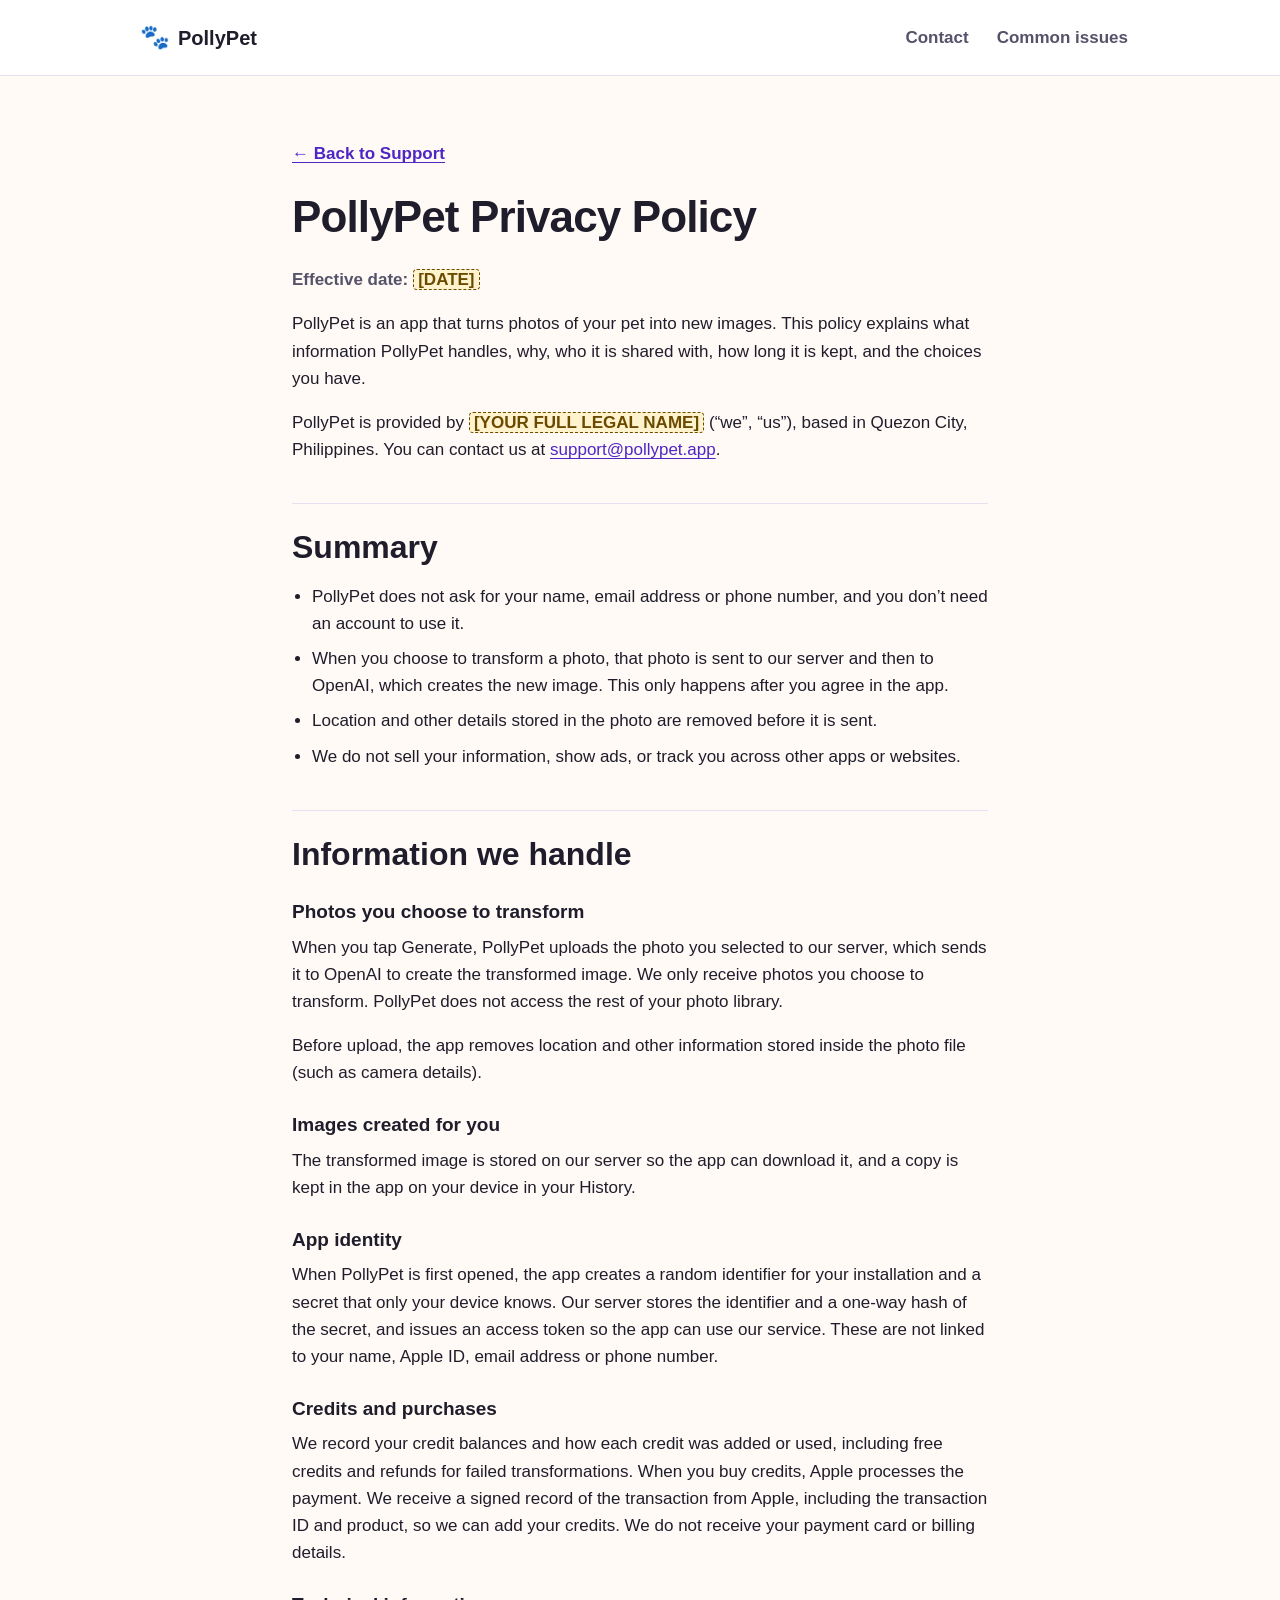
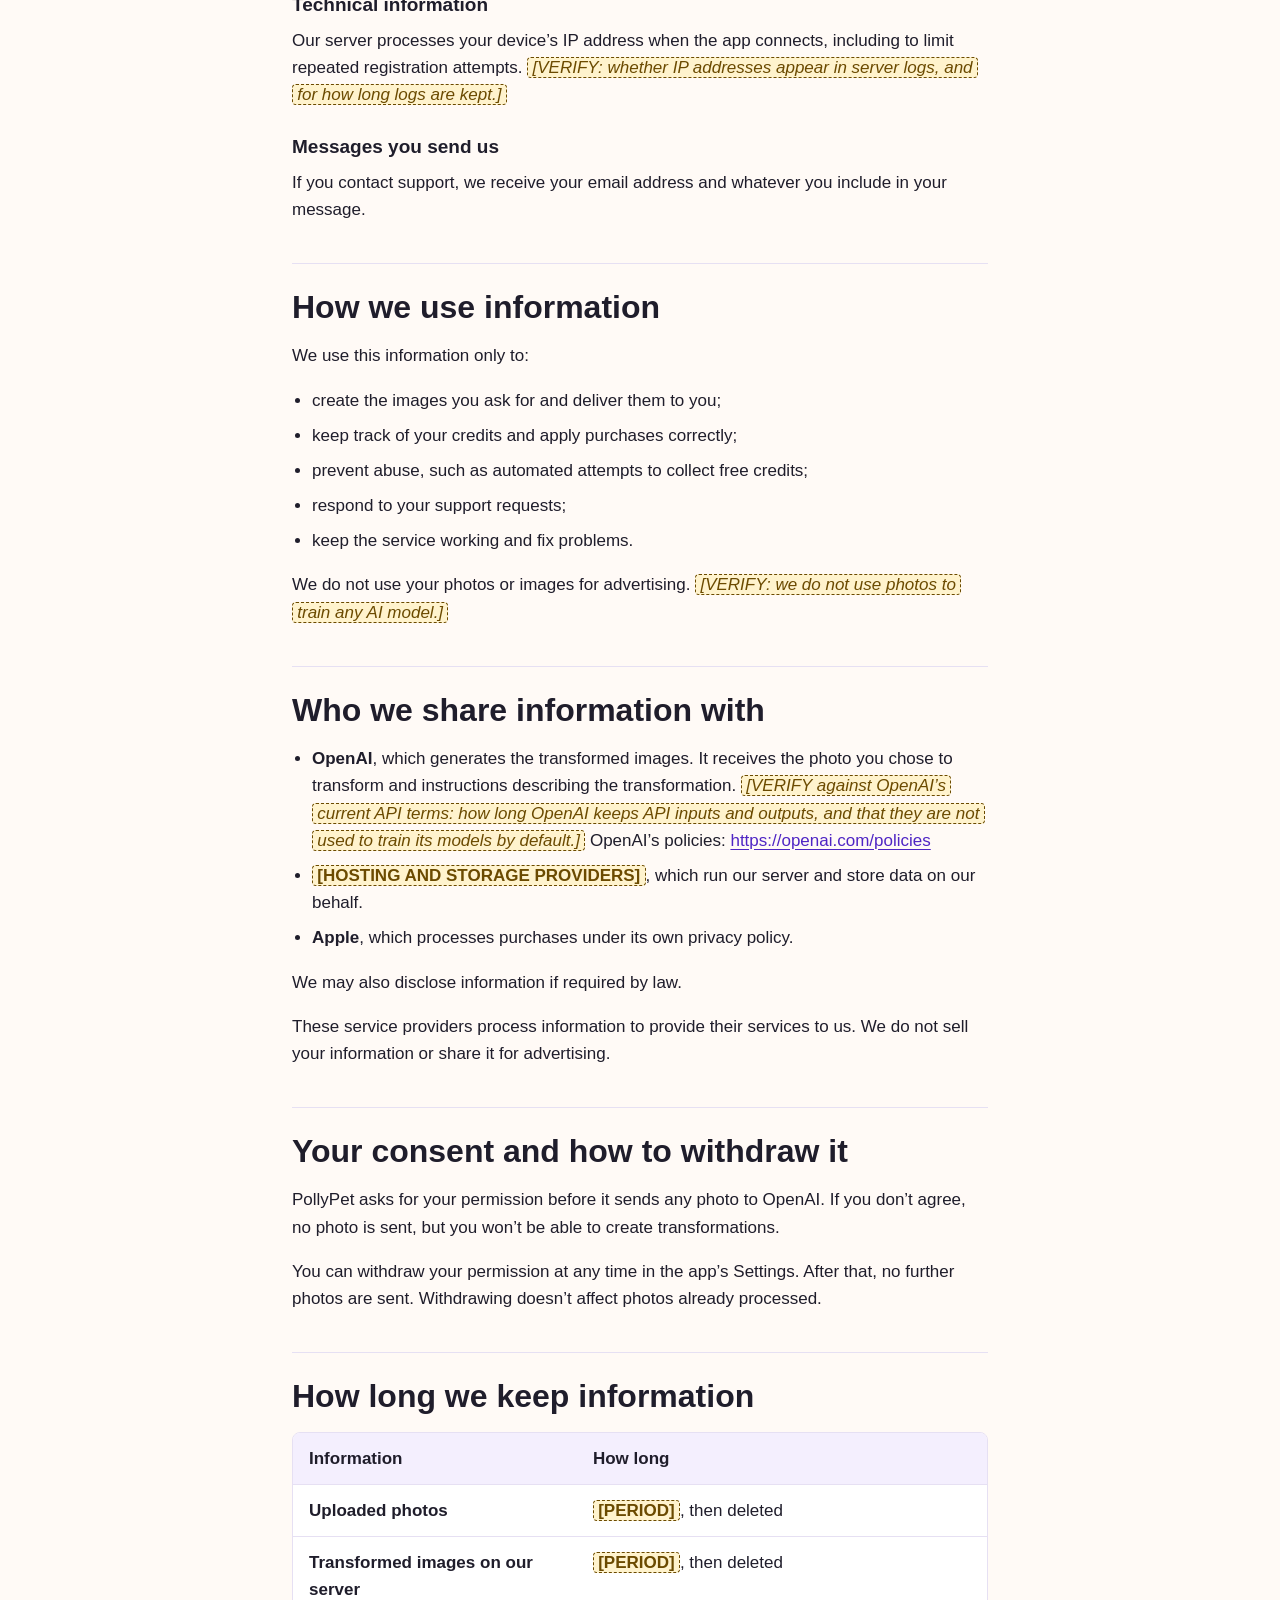
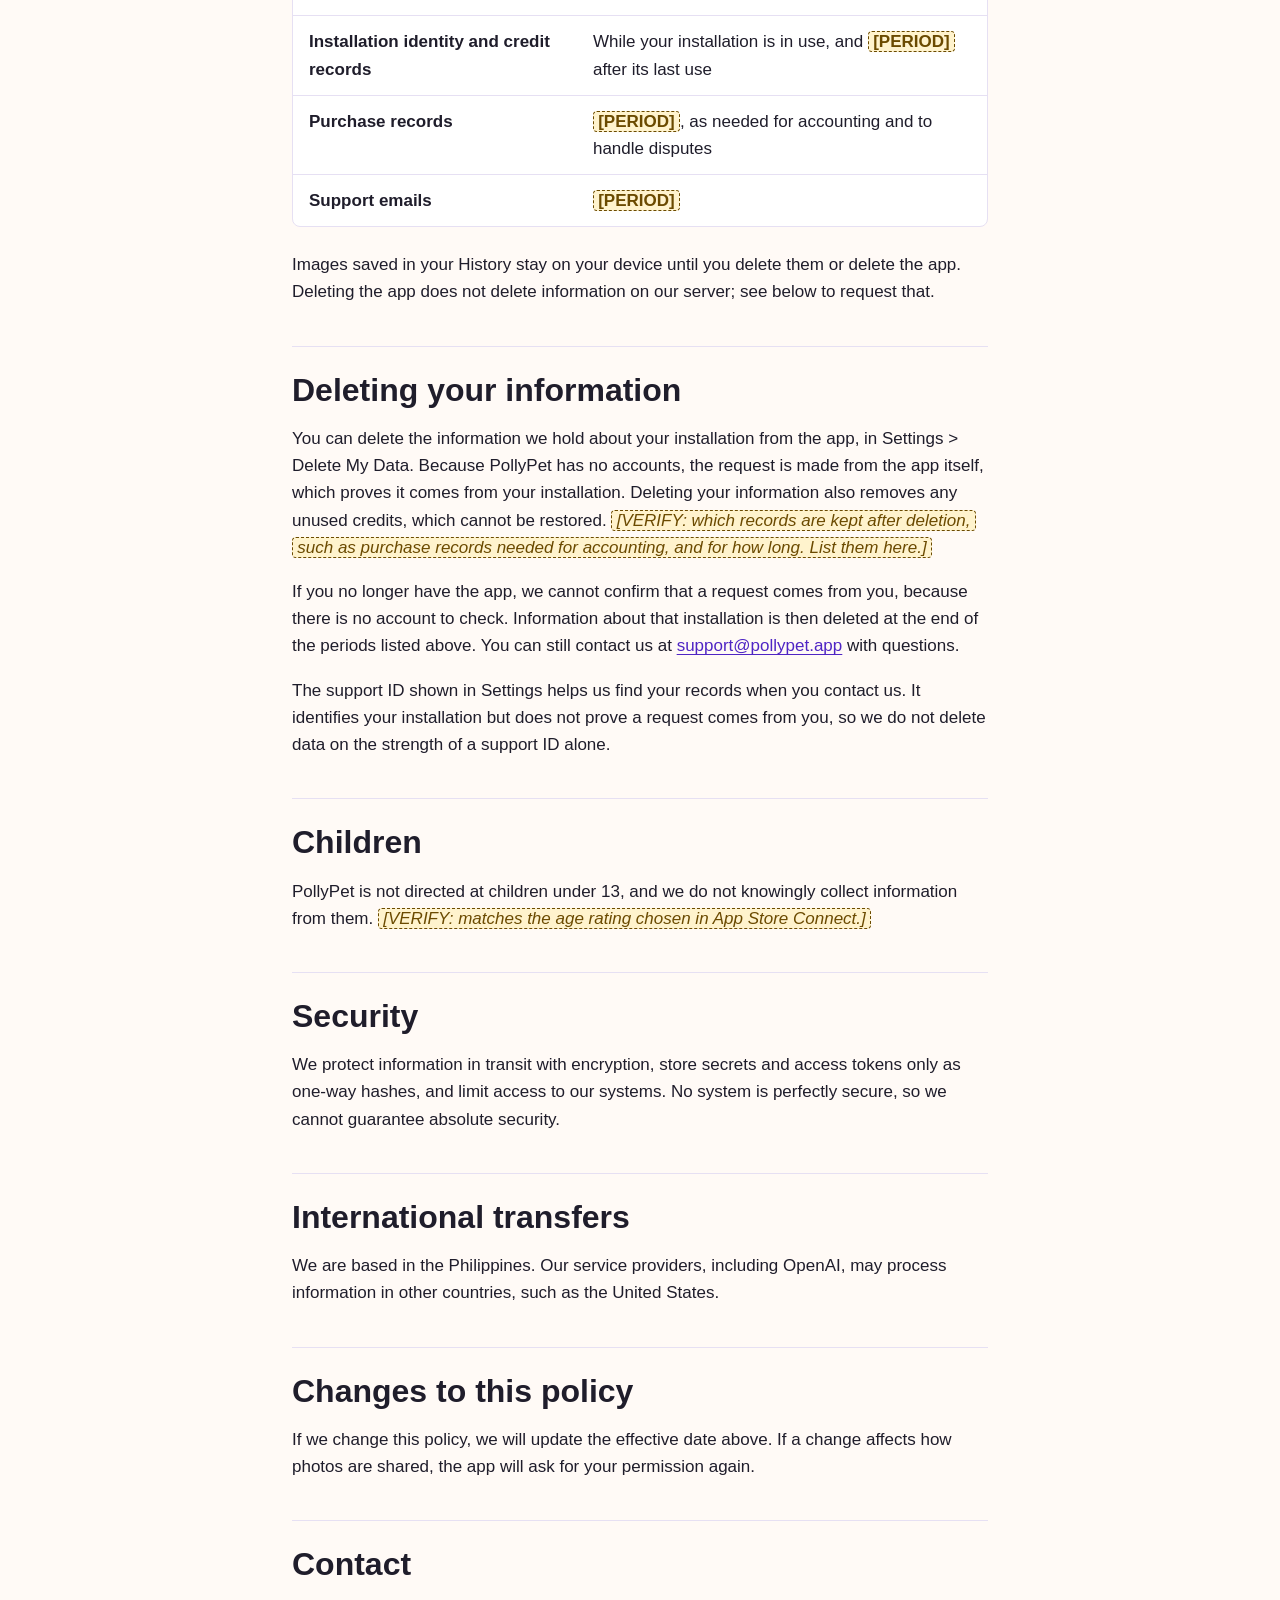
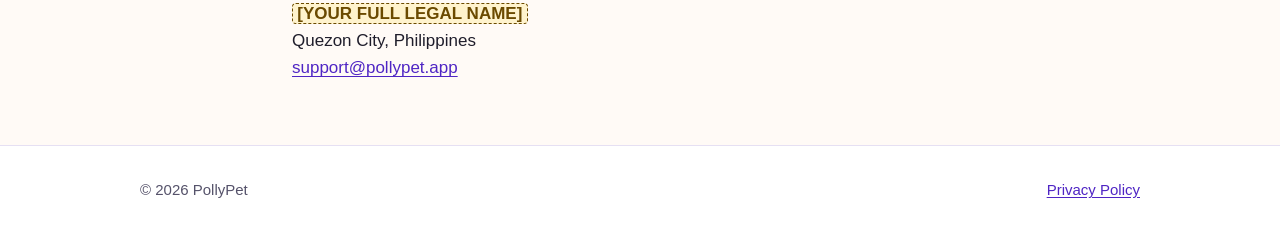
==== privacy.html @ cd381761 "Add privacy policy page Privacy policy built from the draft, styled to match the support page. Unres" ====
<!DOCTYPE html>
<html lang="en">
<head>
  <meta charset="utf-8">
  <meta name="viewport" content="width=device-width, initial-scale=1">
  <title>Privacy Policy – PollyPet</title>
  <meta name="description" content="How PollyPet handles your information: what is collected, why, who it is shared with, how long it is kept, and the choices you have.">
  <meta name="color-scheme" content="light">
  <meta name="theme-color" content="#7c4dff">
  <link rel="stylesheet" href="styles.css">
</head>
<body>
  <a class="skip-link" href="#main">Skip to main content</a>

  <header class="site-header">
    <div class="container header-inner">
      <a class="brand" href="index.html" aria-label="PollyPet Support home">
        <span class="brand-mark" aria-hidden="true">🐾</span>
        <span class="brand-name">PollyPet</span>
      </a>
      <nav aria-label="Primary">
        <ul class="nav-list">
          <li><a href="index.html#contact">Contact</a></li>
          <li><a href="index.html#help">Common issues</a></li>
        </ul>
      </nav>
    </div>
  </header>

  <main id="main" tabindex="-1">
    <article class="section">
      <div class="container prose">
        <p class="back-link"><a href="index.html">&larr; Back to Support</a></p>

        <h1>PollyPet Privacy Policy</h1>

        <p class="effective-date"><strong>Effective date:</strong> <span class="draft-placeholder">[DATE]</span></p>

        <p>PollyPet is an app that turns photos of your pet into new images. This policy explains what information PollyPet handles, why, who it is shared with, how long it is kept, and the choices you have.</p>

        <p>PollyPet is provided by <span class="draft-placeholder">[YOUR FULL LEGAL NAME]</span> (&ldquo;we&rdquo;, &ldquo;us&rdquo;), based in Quezon City, Philippines. You can contact us at <a href="mailto:support@pollypet.app">support@pollypet.app</a>.</p>

        <h2>Summary</h2>
        <ul>
          <li>PollyPet does not ask for your name, email address or phone number, and you don&rsquo;t need an account to use it.</li>
          <li>When you choose to transform a photo, that photo is sent to our server and then to OpenAI, which creates the new image. This only happens after you agree in the app.</li>
          <li>Location and other details stored in the photo are removed before it is sent.</li>
          <li>We do not sell your information, show ads, or track you across other apps or websites.</li>
        </ul>

        <h2>Information we handle</h2>

        <h3>Photos you choose to transform</h3>
        <p>When you tap Generate, PollyPet uploads the photo you selected to our server, which sends it to OpenAI to create the transformed image. We only receive photos you choose to transform. PollyPet does not access the rest of your photo library.</p>
        <p>Before upload, the app removes location and other information stored inside the photo file (such as camera details).</p>
        <!-- VERIFY: the iOS team is adding a test for this. Do not publish this sentence until the test passes. -->

        <h3>Images created for you</h3>
        <p>The transformed image is stored on our server so the app can download it, and a copy is kept in the app on your device in your History.</p>

        <h3>App identity</h3>
        <p>When PollyPet is first opened, the app creates a random identifier for your installation and a secret that only your device knows. Our server stores the identifier and a one-way hash of the secret, and issues an access token so the app can use our service. These are not linked to your name, Apple ID, email address or phone number.</p>

        <h3>Credits and purchases</h3>
        <p>We record your credit balances and how each credit was added or used, including free credits and refunds for failed transformations. When you buy credits, Apple processes the payment. We receive a signed record of the transaction from Apple, including the transaction ID and product, so we can add your credits. We do not receive your payment card or billing details.</p>

        <h3>Technical information</h3>
        <p>Our server processes your device&rsquo;s IP address when the app connects, including to limit repeated registration attempts. <span class="draft-note">[VERIFY: whether IP addresses appear in server logs, and for how long logs are kept.]</span></p>

        <h3>Messages you send us</h3>
        <p>If you contact support, we receive your email address and whatever you include in your message.</p>

        <h2>How we use information</h2>
        <p>We use this information only to:</p>
        <ul>
          <li>create the images you ask for and deliver them to you;</li>
          <li>keep track of your credits and apply purchases correctly;</li>
          <li>prevent abuse, such as automated attempts to collect free credits;</li>
          <li>respond to your support requests;</li>
          <li>keep the service working and fix problems.</li>
        </ul>
        <p>We do not use your photos or images for advertising. <span class="draft-note">[VERIFY: we do not use photos to train any AI model.]</span></p>

        <h2>Who we share information with</h2>
        <ul>
          <li><strong>OpenAI</strong>, which generates the transformed images. It receives the photo you chose to transform and instructions describing the transformation. <span class="draft-note">[VERIFY against OpenAI&rsquo;s current API terms: how long OpenAI keeps API inputs and outputs, and that they are not used to train its models by default.]</span> OpenAI&rsquo;s policies: <a href="https://openai.com/policies" rel="noopener">https://openai.com/policies</a></li>
          <li><strong><span class="draft-placeholder">[HOSTING AND STORAGE PROVIDERS]</span></strong>, which run our server and store data on our behalf.</li>
          <li><strong>Apple</strong>, which processes purchases under its own privacy policy.</li>
        </ul>
        <p>We may also disclose information if required by law.</p>
        <p>These service providers process information to provide their services to us. We do not sell your information or share it for advertising.</p>

        <h2>Your consent and how to withdraw it</h2>
        <p>PollyPet asks for your permission before it sends any photo to OpenAI. If you don&rsquo;t agree, no photo is sent, but you won&rsquo;t be able to create transformations.</p>
        <p>You can withdraw your permission at any time in the app&rsquo;s Settings. After that, no further photos are sent. Withdrawing doesn&rsquo;t affect photos already processed.</p>

        <h2 id="retention-title">How long we keep information</h2>
        <div class="table-wrap" role="region" aria-labelledby="retention-title" tabindex="0">
          <table>
            <thead>
              <tr>
                <th scope="col">Information</th>
                <th scope="col">How long</th>
              </tr>
            </thead>
            <tbody>
              <tr>
                <th scope="row">Uploaded photos</th>
                <td><span class="draft-placeholder">[PERIOD]</span>, then deleted</td>
              </tr>
              <tr>
                <th scope="row">Transformed images on our server</th>
                <td><span class="draft-placeholder">[PERIOD]</span>, then deleted</td>
              </tr>
              <tr>
                <th scope="row">Installation identity and credit records</th>
                <td>While your installation is in use, and <span class="draft-placeholder">[PERIOD]</span> after its last use</td>
              </tr>
              <tr>
                <th scope="row">Purchase records</th>
                <td><span class="draft-placeholder">[PERIOD]</span>, as needed for accounting and to handle disputes</td>
              </tr>
              <tr>
                <th scope="row">Support emails</th>
                <td><span class="draft-placeholder">[PERIOD]</span></td>
              </tr>
            </tbody>
          </table>
        </div>
        <p>Images saved in your History stay on your device until you delete them or delete the app. Deleting the app does not delete information on our server; see below to request that.</p>

        <h2>Deleting your information</h2>
        <p>You can delete the information we hold about your installation from the app, in Settings &gt; Delete My Data. Because PollyPet has no accounts, the request is made from the app itself, which proves it comes from your installation. Deleting your information also removes any unused credits, which cannot be restored. <span class="draft-note">[VERIFY: which records are kept after deletion, such as purchase records needed for accounting, and for how long. List them here.]</span></p>
        <p>If you no longer have the app, we cannot confirm that a request comes from you, because there is no account to check. Information about that installation is then deleted at the end of the periods listed above. You can still contact us at <a href="mailto:support@pollypet.app">support@pollypet.app</a> with questions.</p>
        <p>The support ID shown in Settings helps us find your records when you contact us. It identifies your installation but does not prove a request comes from you, so we do not delete data on the strength of a support ID alone.</p>

        <h2>Children</h2>
        <p>PollyPet is not directed at children under 13, and we do not knowingly collect information from them. <span class="draft-note">[VERIFY: matches the age rating chosen in App Store Connect.]</span></p>

        <h2>Security</h2>
        <p>We protect information in transit with encryption, store secrets and access tokens only as one-way hashes, and limit access to our systems. No system is perfectly secure, so we cannot guarantee absolute security.</p>

        <h2>International transfers</h2>
        <p>We are based in the Philippines. Our service providers, including OpenAI, may process information in other countries, such as the United States.</p>

        <h2>Changes to this policy</h2>
        <p>If we change this policy, we will update the effective date above. If a change affects how photos are shared, the app will ask for your permission again.</p>

        <h2>Contact</h2>
        <address>
          <span class="draft-placeholder">[YOUR FULL LEGAL NAME]</span><br>
          Quezon City, Philippines<br>
          <a href="mailto:support@pollypet.app">support@pollypet.app</a>
        </address>
      </div>
    </article>
  </main>

  <footer class="site-footer">
    <div class="container footer-inner">
      <p>&copy; 2026 PollyPet</p>
      <p><a href="privacy.html" aria-current="page">Privacy Policy</a></p>
    </div>
  </footer>
</body>
</html>
---- styles.css ----
/* PollyPet support site styles */

:root {
  --color-primary: #6a3de8;
  --color-primary-dark: #4f25c4;
  --color-accent: #ff8a5c;
  --color-text: #1f1d2b;
  --color-muted: #55526a;
  --color-bg: #fffaf6;
  --color-surface: #ffffff;
  --color-surface-alt: #f4effe;
  --color-border: #e6e0f3;
  --color-placeholder-bg: #fff3cd;
  --color-placeholder-text: #6b4a00;
  --color-focus: #1a73e8;

  --radius: 16px;
  --radius-small: 8px;
  --shadow: 0 6px 24px rgba(60, 30, 140, 0.08);
  --max-width: 1040px;

  --font-sans: -apple-system, BlinkMacSystemFont, "SF Pro Text", "Segoe UI",
    Roboto, "Helvetica Neue", Arial, sans-serif;
}

*,
*::before,
*::after {
  box-sizing: border-box;
}

html {
  -webkit-text-size-adjust: 100%;
  text-size-adjust: 100%;
}

@media (prefers-reduced-motion: no-preference) {
  html {
    scroll-behavior: smooth;
  }
}

body {
  margin: 0;
  font-family: var(--font-sans);
  font-size: 1.0625rem;
  line-height: 1.6;
  color: var(--color-text);
  background: var(--color-bg);
}

h1,
h2,
h3 {
  line-height: 1.2;
  margin: 0 0 0.5em;
}

p {
  margin: 0 0 1em;
}

a {
  color: var(--color-primary-dark);
  text-underline-offset: 0.15em;
}

a:hover {
  color: var(--color-primary);
}

/* Visible keyboard focus for all interactive elements */
:focus-visible {
  outline: 3px solid var(--color-focus);
  outline-offset: 3px;
  border-radius: 4px;
}

main:focus {
  outline: none;
}

.container {
  width: 100%;
  max-width: var(--max-width);
  margin: 0 auto;
  padding: 0 1.25rem;
}

/* Skip link */
.skip-link {
  position: absolute;
  left: 1rem;
  top: -100px;
  z-index: 100;
  padding: 0.75rem 1rem;
  background: var(--color-surface);
  color: var(--color-primary-dark);
  font-weight: 600;
  border-radius: var(--radius-small);
  box-shadow: var(--shadow);
}

.skip-link:focus {
  top: 1rem;
}

/* Header */
.site-header {
  background: var(--color-surface);
  border-bottom: 1px solid var(--color-border);
}

.header-inner {
  display: flex;
  flex-wrap: wrap;
  align-items: center;
  justify-content: space-between;
  gap: 0.75rem;
  padding-top: 1rem;
  padding-bottom: 1rem;
}

.brand {
  display: inline-flex;
  align-items: center;
  gap: 0.5rem;
  color: var(--color-text);
  text-decoration: none;
  font-weight: 700;
  font-size: 1.25rem;
}

.brand-mark {
  font-size: 1.5rem;
}

.nav-list {
  display: flex;
  gap: 0.25rem;
  margin: 0;
  padding: 0;
  list-style: none;
}

.nav-list a {
  display: inline-block;
  padding: 0.5rem 0.75rem;
  color: var(--color-muted);
  font-weight: 600;
  text-decoration: none;
  border-radius: var(--radius-small);
}

.nav-list a:hover {
  color: var(--color-primary-dark);
  background: var(--color-surface-alt);
}

/* Hero */
.hero {
  padding: 3.5rem 0 3rem;
  background:
    radial-gradient(circle at 85% 20%, rgba(255, 138, 92, 0.18), transparent 45%),
    radial-gradient(circle at 10% 90%, rgba(106, 61, 232, 0.14), transparent 50%),
    var(--color-bg);
  text-align: center;
}

.eyebrow {
  display: inline-block;
  margin-bottom: 1rem;
  padding: 0.25rem 0.75rem;
  font-size: 0.875rem;
  font-weight: 700;
  letter-spacing: 0.04em;
  text-transform: uppercase;
  color: var(--color-primary-dark);
  background: var(--color-surface-alt);
  border-radius: 999px;
}

.hero h1 {
  font-size: clamp(2rem, 5vw + 1rem, 3.25rem);
  letter-spacing: -0.02em;
}

.lead {
  max-width: 40rem;
  margin: 0 auto;
  font-size: 1.1875rem;
  color: var(--color-muted);
}

/* Sections */
.section {
  padding: 3rem 0;
}

.section-alt {
  background: var(--color-surface-alt);
}

.section h2 {
  font-size: clamp(1.5rem, 2vw + 1rem, 2rem);
}

.section-intro {
  color: var(--color-muted);
  margin-bottom: 2rem;
}

/* Contact card */
.contact-card {
  max-width: 44rem;
  margin: 0 auto;
  padding: 2rem 1.5rem;
  background: var(--color-surface);
  border: 2px solid var(--color-primary);
  border-radius: var(--radius);
  box-shadow: var(--shadow);
}

.email-box {
  padding: 1rem 1.25rem;
  font-size: 1.125rem;
  font-weight: 600;
  background: var(--color-surface-alt);
  border-radius: var(--radius-small);
}

.email-link {
  color: var(--color-primary-dark);
  overflow-wrap: anywhere;
}

/* Unresolved items in draft content: [PLACEHOLDER] and [VERIFY: ...] */
.draft-placeholder,
.draft-note {
  padding: 0 0.25em;
  color: var(--color-placeholder-text);
  background: var(--color-placeholder-bg);
  border: 1px dashed var(--color-placeholder-text);
  border-radius: 4px;
  -webkit-box-decoration-break: clone;
  box-decoration-break: clone;
}

.draft-placeholder {
  font-weight: 700;
}

.draft-note {
  font-style: italic;
}

.contact-tip {
  margin-top: 1.5rem;
  margin-bottom: 0.5rem;
  font-weight: 600;
}

.checklist {
  margin: 0;
  padding-left: 1.25rem;
  color: var(--color-muted);
}

.checklist li + li {
  margin-top: 0.25rem;
}

/* Help cards */
.cards {
  display: grid;
  grid-template-columns: 1fr;
  gap: 1.25rem;
}

.card {
  padding: 1.5rem;
  background: var(--color-surface);
  border: 1px solid var(--color-border);
  border-radius: var(--radius);
  box-shadow: var(--shadow);
}

.card-icon {
  display: grid;
  place-items: center;
  width: 3rem;
  height: 3rem;
  margin-bottom: 1rem;
  font-size: 1.5rem;
  background: var(--color-surface-alt);
  border-radius: 12px;
}

.card h3 {
  font-size: 1.25rem;
}

.card ul {
  margin: 0;
  padding-left: 1.25rem;
  color: var(--color-muted);
}

.card li + li {
  margin-top: 0.5rem;
}

/* Long-form text pages (privacy policy) */
.prose {
  max-width: 46rem;
}

.prose h1 {
  font-size: clamp(2rem, 4vw + 1rem, 2.75rem);
  letter-spacing: -0.02em;
}

.prose h2 {
  margin-top: 2.5rem;
  padding-top: 1.5rem;
  border-top: 1px solid var(--color-border);
}

.prose h3 {
  margin-top: 1.75rem;
  font-size: 1.1875rem;
}

.prose ul {
  padding-left: 1.25rem;
  margin: 0 0 1em;
}

.prose li + li {
  margin-top: 0.5rem;
}

.prose a {
  overflow-wrap: anywhere;
}

.back-link {
  margin-bottom: 1.5rem;
  font-weight: 600;
}

.effective-date {
  color: var(--color-muted);
}

.prose address {
  font-style: normal;
}

.table-wrap {
  margin: 0 0 1.5rem;
  overflow-x: auto;
  background: var(--color-surface);
  border: 1px solid var(--color-border);
  border-radius: var(--radius-small);
}

.table-wrap table {
  width: 100%;
  min-width: 16rem;
  border-collapse: collapse;
}

.table-wrap th,
.table-wrap td {
  padding: 0.75rem 1rem;
  text-align: left;
  vertical-align: top;
  border-bottom: 1px solid var(--color-border);
}

.table-wrap thead th {
  background: var(--color-surface-alt);
}

.table-wrap tbody tr:last-child > * {
  border-bottom: 0;
}

.table-wrap tbody th {
  font-weight: 600;
}

/* Footer */
.site-footer {
  padding: 2rem 0;
  font-size: 0.9375rem;
  color: var(--color-muted);
  background: var(--color-surface);
  border-top: 1px solid var(--color-border);
}

.footer-inner {
  display: flex;
  flex-wrap: wrap;
  align-items: center;
  justify-content: space-between;
  gap: 0.5rem 1.5rem;
}

.footer-inner p {
  margin: 0;
}

/* Larger screens */
@media (min-width: 720px) {
  .hero {
    padding: 5rem 0 4rem;
  }

  .section {
    padding: 4rem 0;
  }

  .contact-card {
    padding: 2.5rem;
  }

  .cards {
    grid-template-columns: repeat(3, 1fr);
  }
}

/* Windows High Contrast / forced colors */
@media (forced-colors: active) {
  .draft-placeholder,
  .draft-note {
    border-color: CanvasText;
  }
}
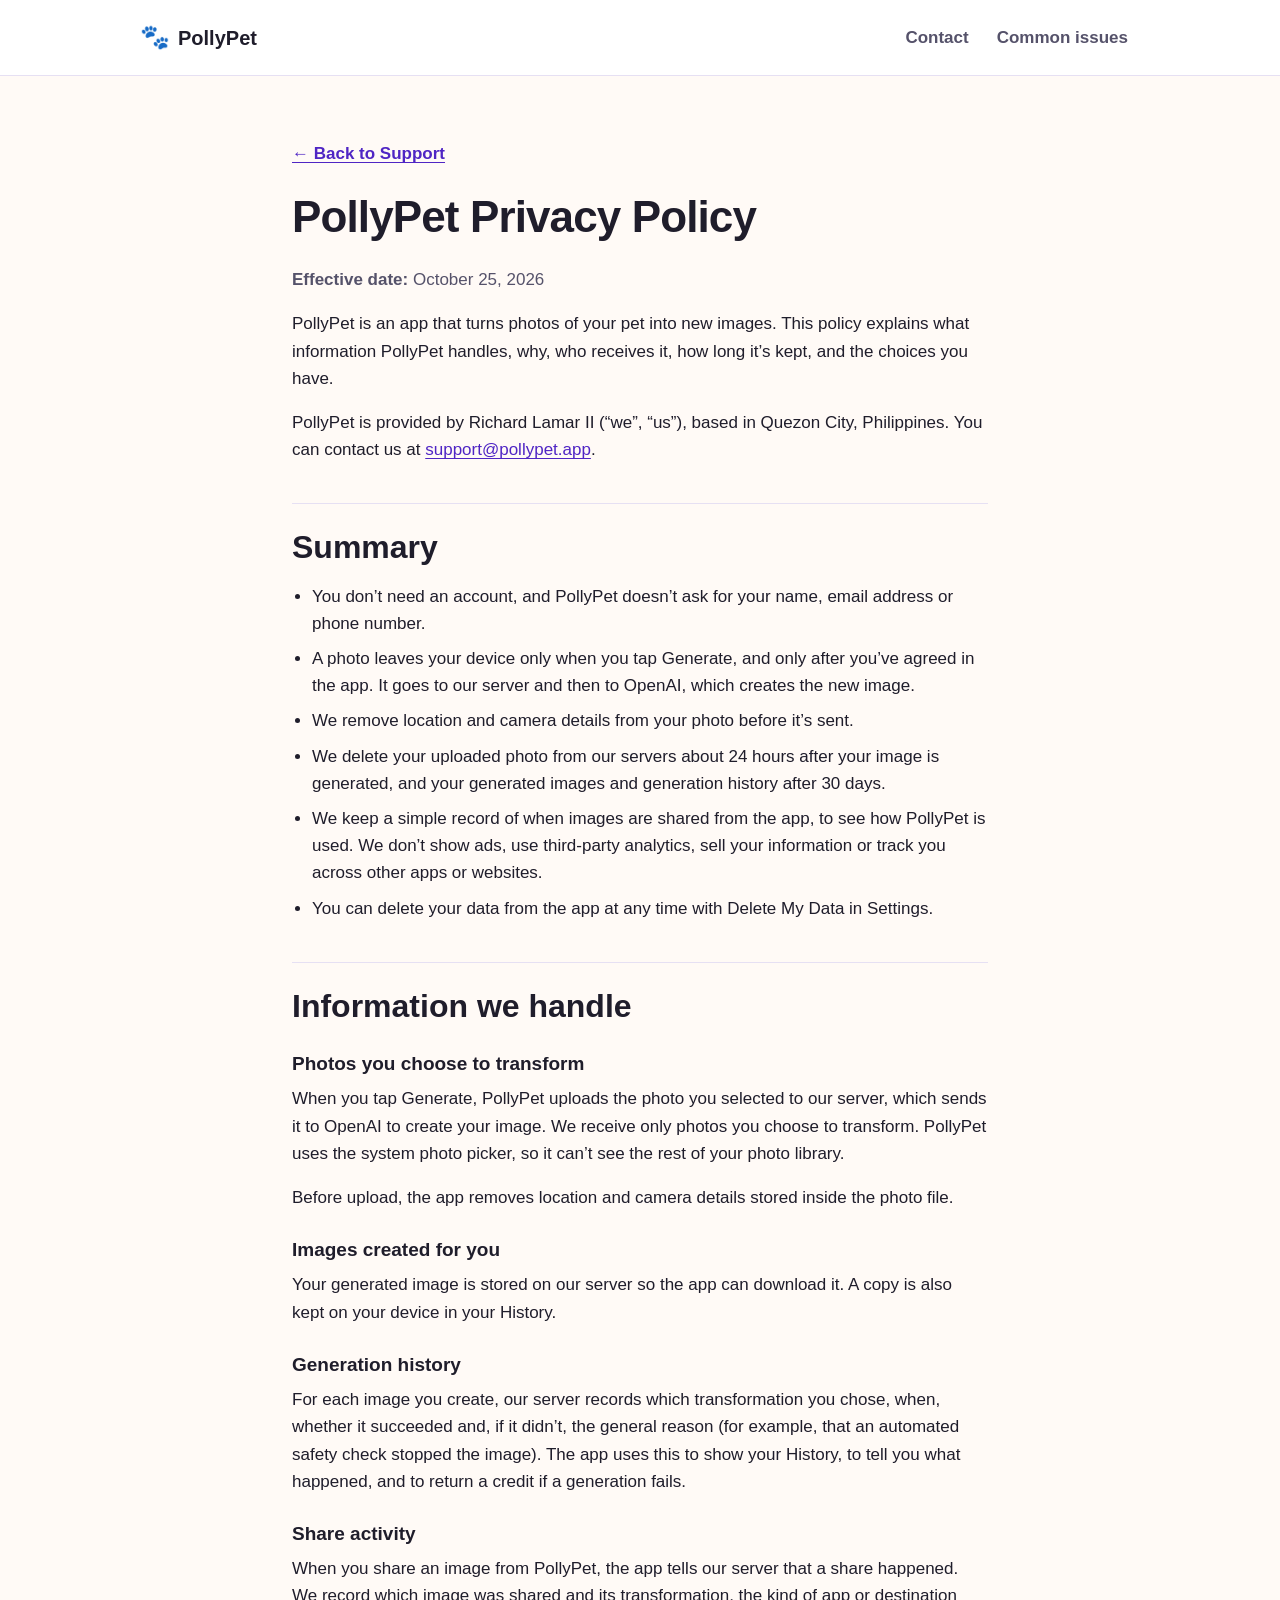
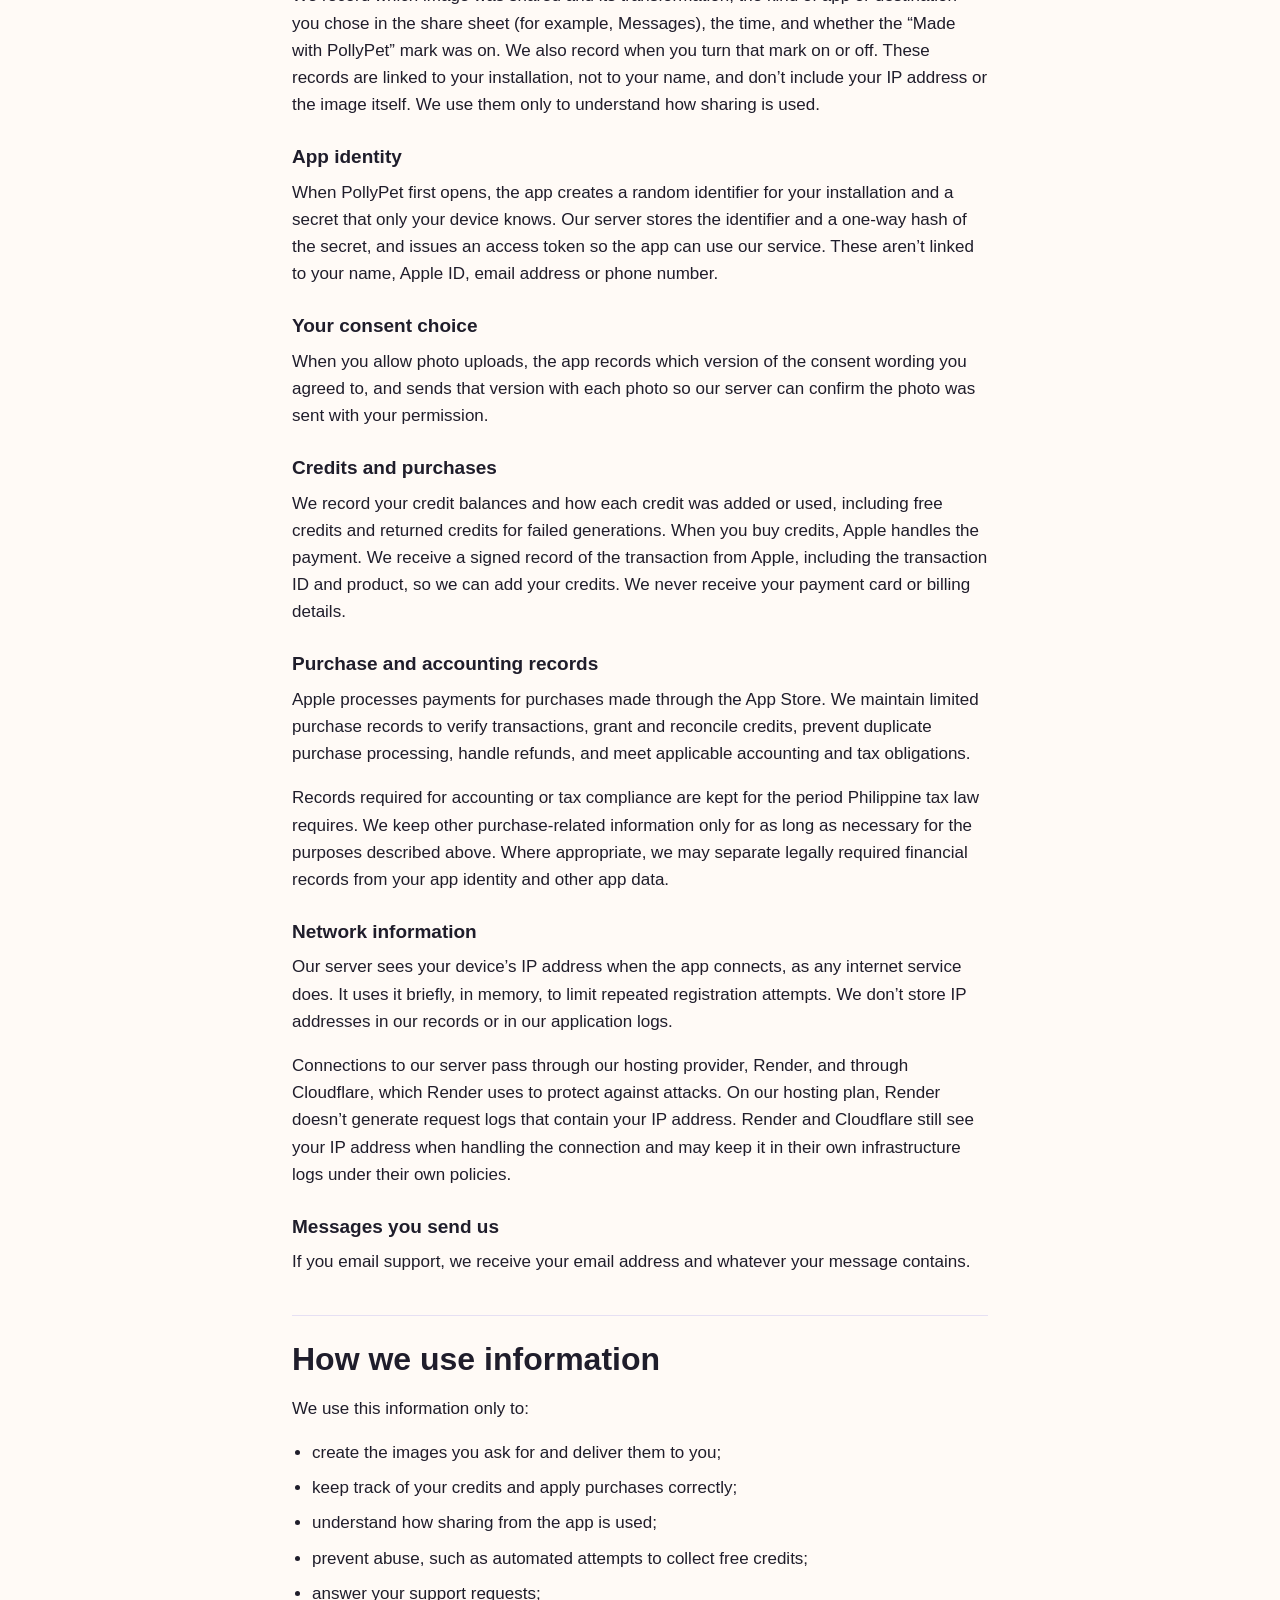
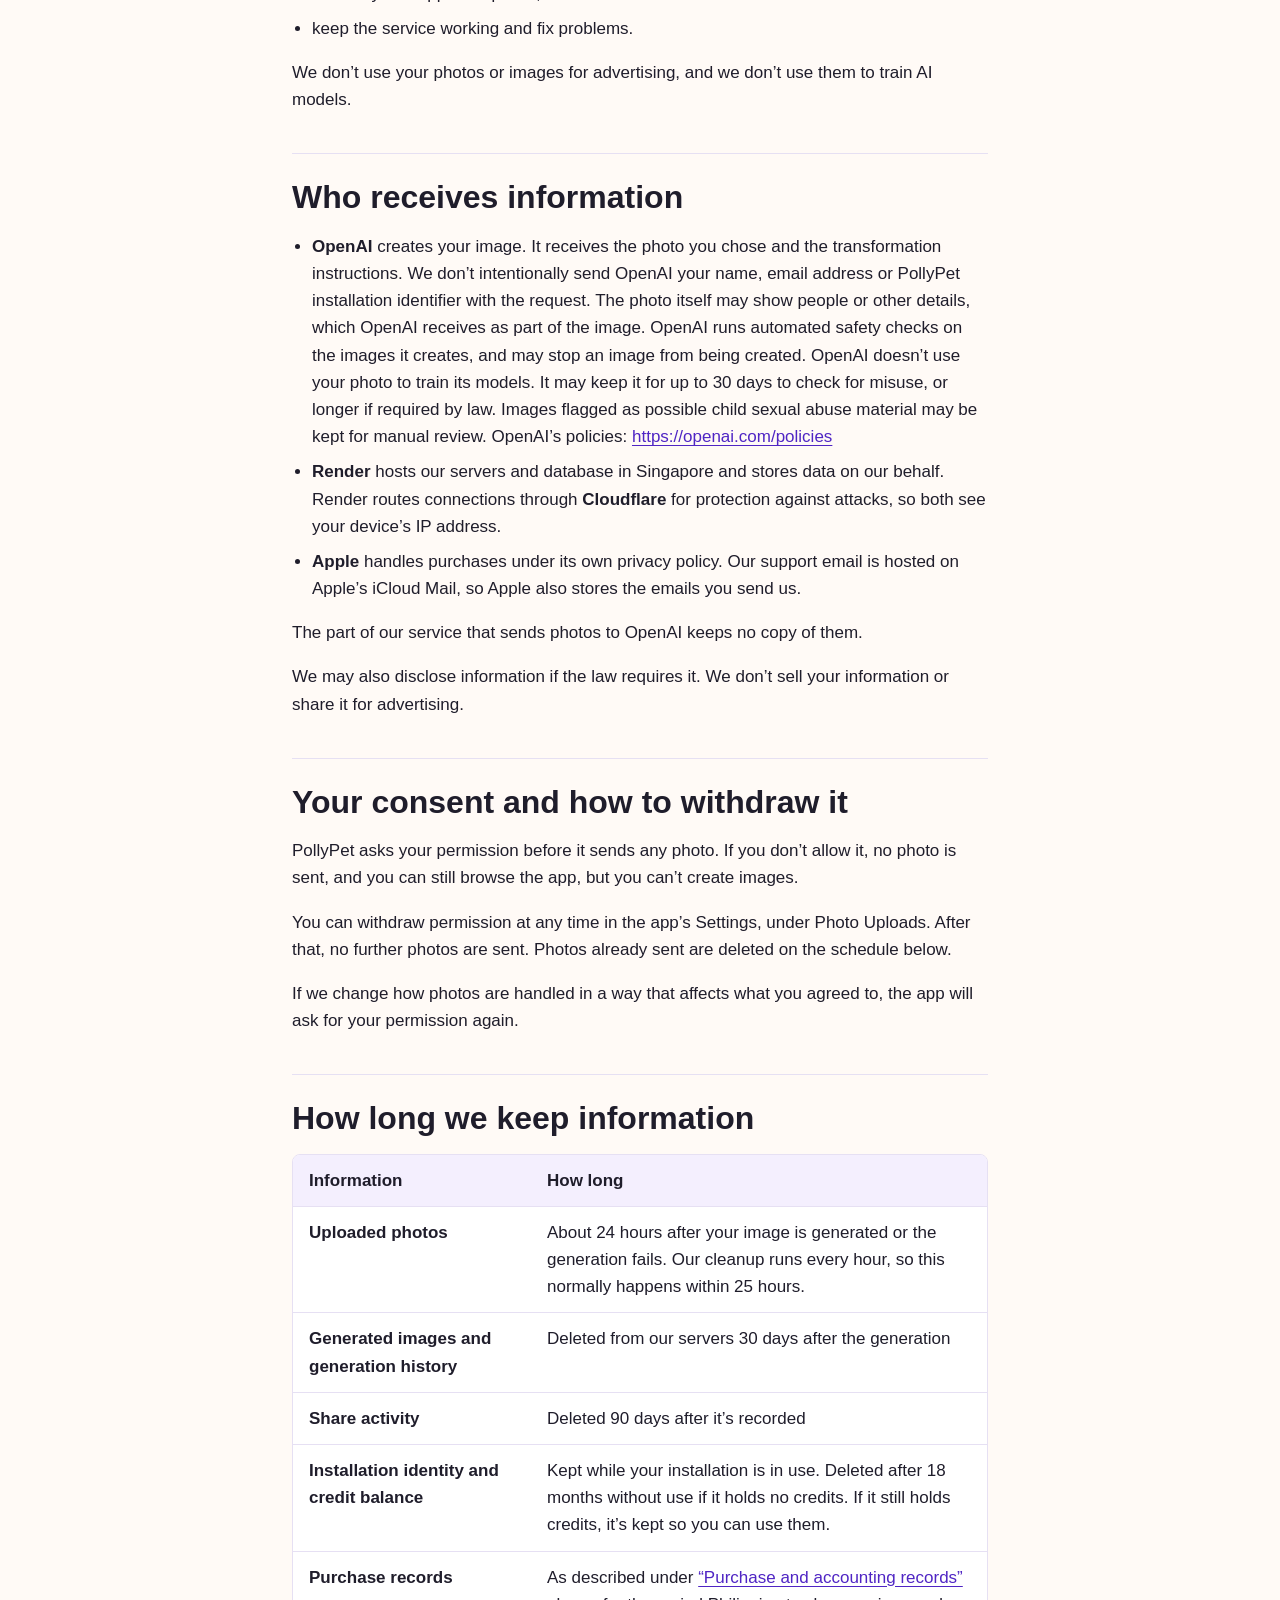
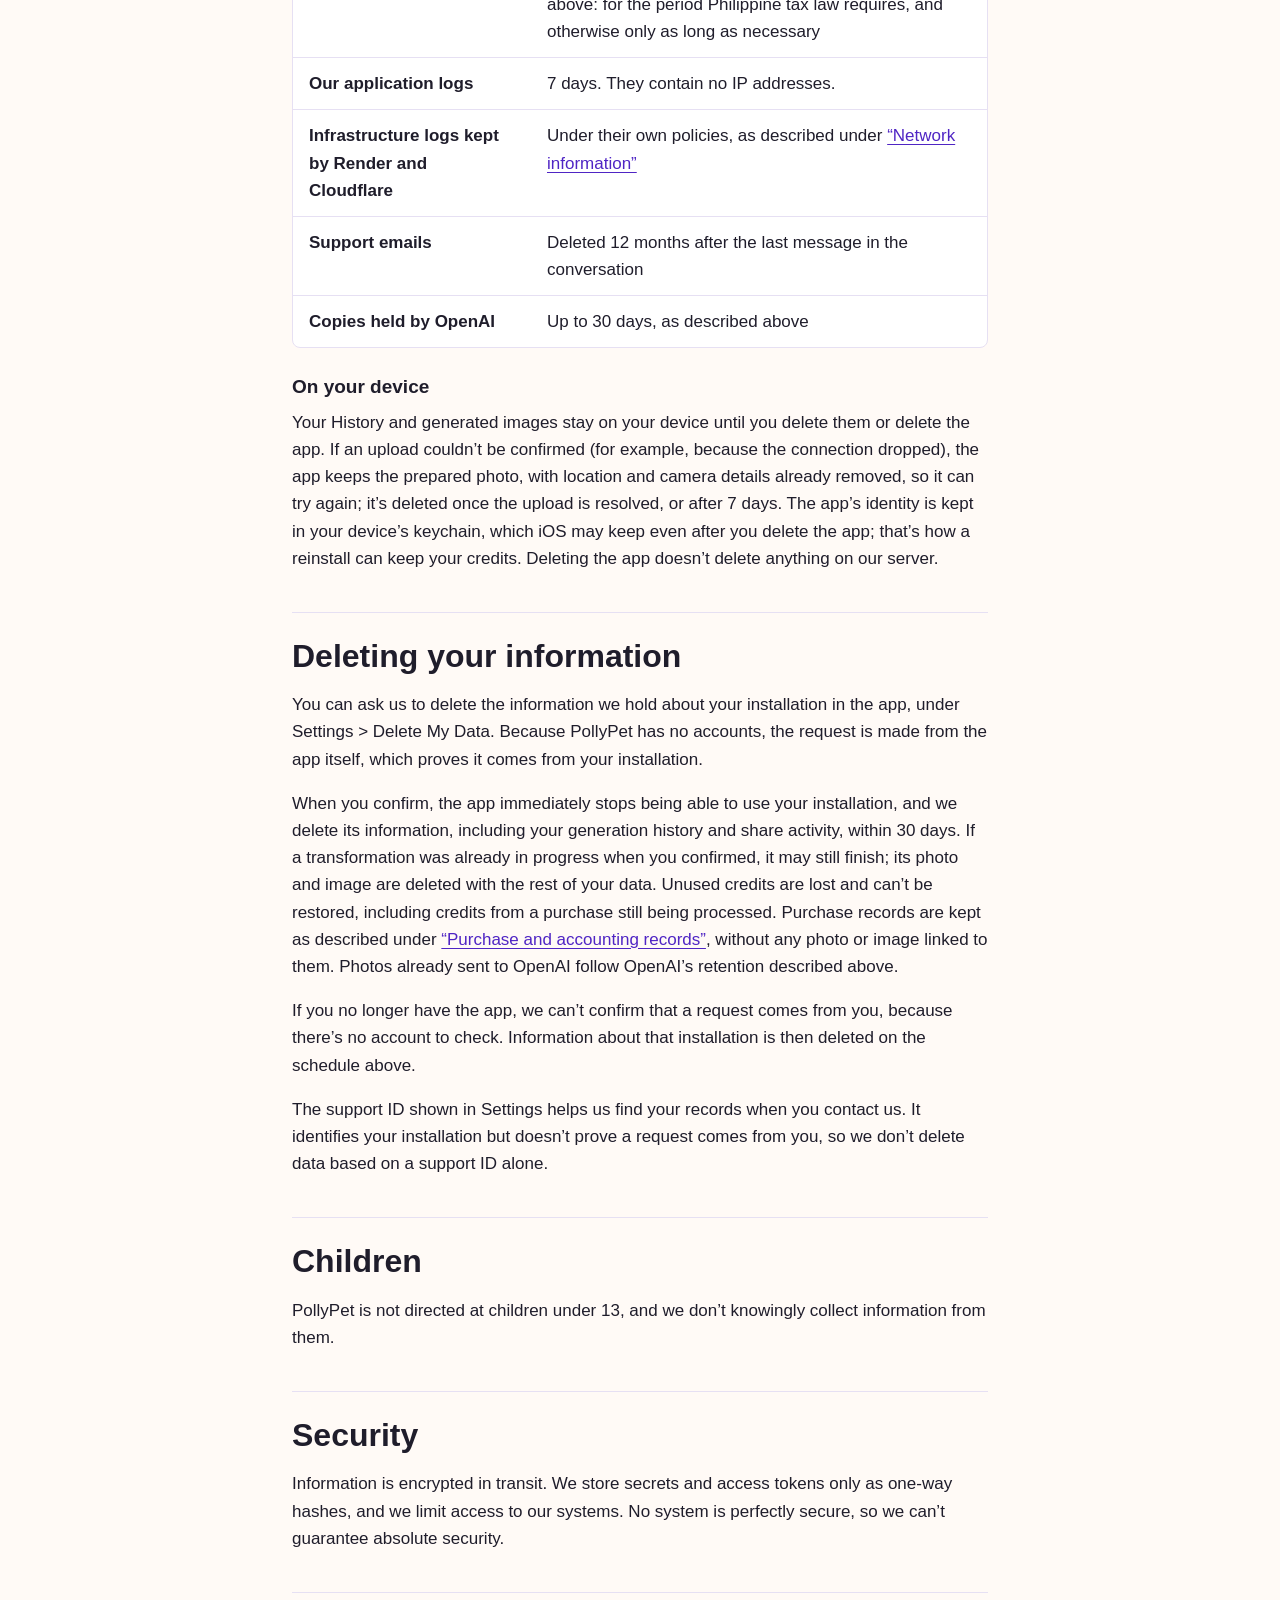
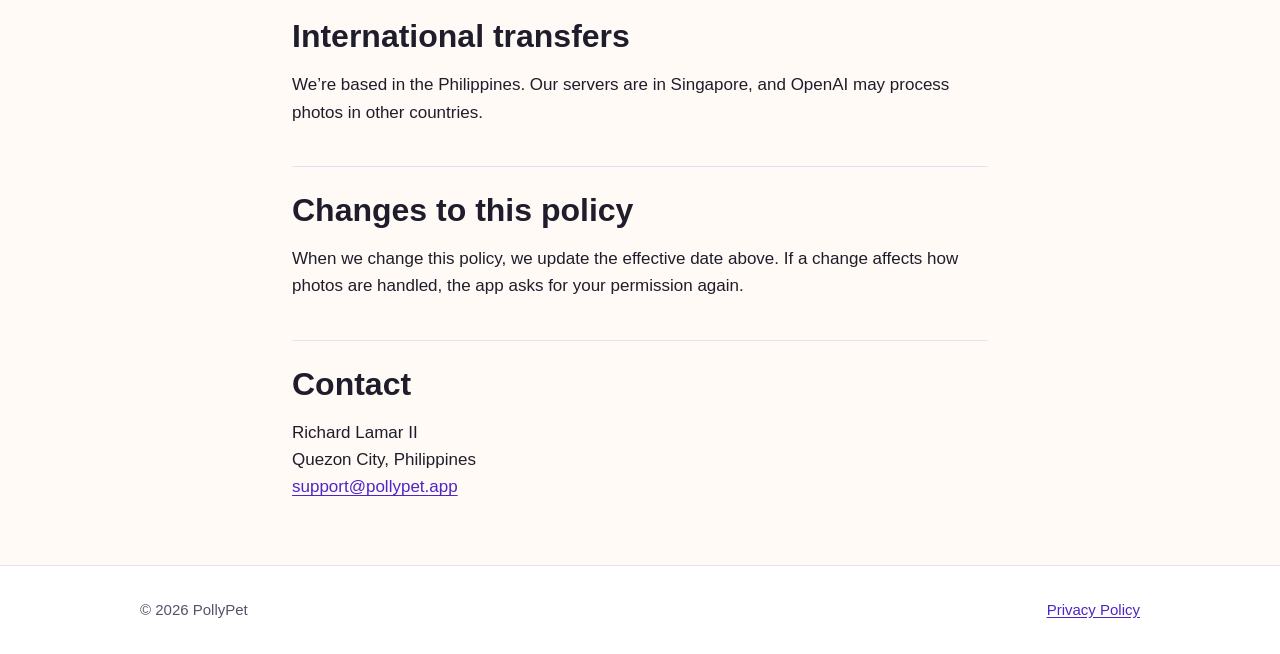
==== commit 96a6a517: "Finalize privacy policy Replace the draft privacy policy with the final text: provider name, effecti" ====
--- a/privacy.html
+++ b/privacy.html
@@ -4,7 +4,7 @@
   <meta charset="utf-8">
   <meta name="viewport" content="width=device-width, initial-scale=1">
   <title>Privacy Policy – PollyPet</title>
-  <meta name="description" content="How PollyPet handles your information: what is collected, why, who it is shared with, how long it is kept, and the choices you have.">
+  <meta name="description" content="How PollyPet handles your information: what is collected, why, who receives it, how long it is kept, and the choices you have.">
   <meta name="color-scheme" content="light">
   <meta name="theme-color" content="#7c4dff">
   <link rel="stylesheet" href="styles.css">
@@ -34,65 +34,82 @@
 
         <h1>PollyPet Privacy Policy</h1>
 
-        <p class="effective-date"><strong>Effective date:</strong> <span class="draft-placeholder">[DATE]</span></p>
-
-        <p>PollyPet is an app that turns photos of your pet into new images. This policy explains what information PollyPet handles, why, who it is shared with, how long it is kept, and the choices you have.</p>
-
-        <p>PollyPet is provided by <span class="draft-placeholder">[YOUR FULL LEGAL NAME]</span> (&ldquo;we&rdquo;, &ldquo;us&rdquo;), based in Quezon City, Philippines. You can contact us at <a href="mailto:support@pollypet.app">support@pollypet.app</a>.</p>
+        <p class="effective-date"><strong>Effective date:</strong> <time datetime="2026-10-25">October 25, 2026</time></p>
+
+        <p>PollyPet is an app that turns photos of your pet into new images. This policy explains what information PollyPet handles, why, who receives it, how long it&rsquo;s kept, and the choices you have.</p>
+
+        <p>PollyPet is provided by Richard Lamar II (&ldquo;we&rdquo;, &ldquo;us&rdquo;), based in Quezon City, Philippines. You can contact us at <a href="mailto:support@pollypet.app">support@pollypet.app</a>.</p>
 
         <h2>Summary</h2>
         <ul>
-          <li>PollyPet does not ask for your name, email address or phone number, and you don&rsquo;t need an account to use it.</li>
-          <li>When you choose to transform a photo, that photo is sent to our server and then to OpenAI, which creates the new image. This only happens after you agree in the app.</li>
-          <li>Location and other details stored in the photo are removed before it is sent.</li>
-          <li>We do not sell your information, show ads, or track you across other apps or websites.</li>
+          <li>You don&rsquo;t need an account, and PollyPet doesn&rsquo;t ask for your name, email address or phone number.</li>
+          <li>A photo leaves your device only when you tap Generate, and only after you&rsquo;ve agreed in the app. It goes to our server and then to OpenAI, which creates the new image.</li>
+          <li>We remove location and camera details from your photo before it&rsquo;s sent.</li>
+          <li>We delete your uploaded photo from our servers about 24 hours after your image is generated, and your generated images and generation history after 30 days.</li>
+          <li>We keep a simple record of when images are shared from the app, to see how PollyPet is used. We don&rsquo;t show ads, use third-party analytics, sell your information or track you across other apps or websites.</li>
+          <li>You can delete your data from the app at any time with Delete My Data in Settings.</li>
         </ul>
 
         <h2>Information we handle</h2>
 
         <h3>Photos you choose to transform</h3>
-        <p>When you tap Generate, PollyPet uploads the photo you selected to our server, which sends it to OpenAI to create the transformed image. We only receive photos you choose to transform. PollyPet does not access the rest of your photo library.</p>
-        <p>Before upload, the app removes location and other information stored inside the photo file (such as camera details).</p>
-        <!-- VERIFY: the iOS team is adding a test for this. Do not publish this sentence until the test passes. -->
+        <p>When you tap Generate, PollyPet uploads the photo you selected to our server, which sends it to OpenAI to create your image. We receive only photos you choose to transform. PollyPet uses the system photo picker, so it can&rsquo;t see the rest of your photo library.</p>
+        <p>Before upload, the app removes location and camera details stored inside the photo file.</p>
 
         <h3>Images created for you</h3>
-        <p>The transformed image is stored on our server so the app can download it, and a copy is kept in the app on your device in your History.</p>
+        <p>Your generated image is stored on our server so the app can download it. A copy is also kept on your device in your History.</p>
+
+        <h3>Generation history</h3>
+        <p>For each image you create, our server records which transformation you chose, when, whether it succeeded and, if it didn&rsquo;t, the general reason (for example, that an automated safety check stopped the image). The app uses this to show your History, to tell you what happened, and to return a credit if a generation fails.</p>
+
+        <h3>Share activity</h3>
+        <p>When you share an image from PollyPet, the app tells our server that a share happened. We record which image was shared and its transformation, the kind of app or destination you chose in the share sheet (for example, Messages), the time, and whether the &ldquo;Made with PollyPet&rdquo; mark was on. We also record when you turn that mark on or off. These records are linked to your installation, not to your name, and don&rsquo;t include your IP address or the image itself. We use them only to understand how sharing is used.</p>
 
         <h3>App identity</h3>
-        <p>When PollyPet is first opened, the app creates a random identifier for your installation and a secret that only your device knows. Our server stores the identifier and a one-way hash of the secret, and issues an access token so the app can use our service. These are not linked to your name, Apple ID, email address or phone number.</p>
+        <p>When PollyPet first opens, the app creates a random identifier for your installation and a secret that only your device knows. Our server stores the identifier and a one-way hash of the secret, and issues an access token so the app can use our service. These aren&rsquo;t linked to your name, Apple ID, email address or phone number.</p>
+
+        <h3>Your consent choice</h3>
+        <p>When you allow photo uploads, the app records which version of the consent wording you agreed to, and sends that version with each photo so our server can confirm the photo was sent with your permission.</p>
 
         <h3>Credits and purchases</h3>
-        <p>We record your credit balances and how each credit was added or used, including free credits and refunds for failed transformations. When you buy credits, Apple processes the payment. We receive a signed record of the transaction from Apple, including the transaction ID and product, so we can add your credits. We do not receive your payment card or billing details.</p>
-
-        <h3>Technical information</h3>
-        <p>Our server processes your device&rsquo;s IP address when the app connects, including to limit repeated registration attempts. <span class="draft-note">[VERIFY: whether IP addresses appear in server logs, and for how long logs are kept.]</span></p>
+        <p>We record your credit balances and how each credit was added or used, including free credits and returned credits for failed generations. When you buy credits, Apple handles the payment. We receive a signed record of the transaction from Apple, including the transaction ID and product, so we can add your credits. We never receive your payment card or billing details.</p>
+
+        <h3 id="purchase-records">Purchase and accounting records</h3>
+        <p>Apple processes payments for purchases made through the App Store. We maintain limited purchase records to verify transactions, grant and reconcile credits, prevent duplicate purchase processing, handle refunds, and meet applicable accounting and tax obligations.</p>
+        <p>Records required for accounting or tax compliance are kept for the period Philippine tax law requires. We keep other purchase-related information only for as long as necessary for the purposes described above. Where appropriate, we may separate legally required financial records from your app identity and other app data.</p>
+
+        <h3 id="network-information">Network information</h3>
+        <p>Our server sees your device&rsquo;s IP address when the app connects, as any internet service does. It uses it briefly, in memory, to limit repeated registration attempts. We don&rsquo;t store IP addresses in our records or in our application logs.</p>
+        <p>Connections to our server pass through our hosting provider, Render, and through Cloudflare, which Render uses to protect against attacks. On our hosting plan, Render doesn&rsquo;t generate request logs that contain your IP address. Render and Cloudflare still see your IP address when handling the connection and may keep it in their own infrastructure logs under their own policies.</p>
 
         <h3>Messages you send us</h3>
-        <p>If you contact support, we receive your email address and whatever you include in your message.</p>
+        <p>If you email support, we receive your email address and whatever your message contains.</p>
 
         <h2>How we use information</h2>
         <p>We use this information only to:</p>
         <ul>
           <li>create the images you ask for and deliver them to you;</li>
           <li>keep track of your credits and apply purchases correctly;</li>
+          <li>understand how sharing from the app is used;</li>
           <li>prevent abuse, such as automated attempts to collect free credits;</li>
-          <li>respond to your support requests;</li>
+          <li>answer your support requests;</li>
           <li>keep the service working and fix problems.</li>
         </ul>
-        <p>We do not use your photos or images for advertising. <span class="draft-note">[VERIFY: we do not use photos to train any AI model.]</span></p>
-
-        <h2>Who we share information with</h2>
+        <p>We don&rsquo;t use your photos or images for advertising, and we don&rsquo;t use them to train AI models.</p>
+
+        <h2>Who receives information</h2>
         <ul>
-          <li><strong>OpenAI</strong>, which generates the transformed images. It receives the photo you chose to transform and instructions describing the transformation. <span class="draft-note">[VERIFY against OpenAI&rsquo;s current API terms: how long OpenAI keeps API inputs and outputs, and that they are not used to train its models by default.]</span> OpenAI&rsquo;s policies: <a href="https://openai.com/policies" rel="noopener">https://openai.com/policies</a></li>
-          <li><strong><span class="draft-placeholder">[HOSTING AND STORAGE PROVIDERS]</span></strong>, which run our server and store data on our behalf.</li>
-          <li><strong>Apple</strong>, which processes purchases under its own privacy policy.</li>
-        </ul>
-        <p>We may also disclose information if required by law.</p>
-        <p>These service providers process information to provide their services to us. We do not sell your information or share it for advertising.</p>
+          <li><strong>OpenAI</strong> creates your image. It receives the photo you chose and the transformation instructions. We don&rsquo;t intentionally send OpenAI your name, email address or PollyPet installation identifier with the request. The photo itself may show people or other details, which OpenAI receives as part of the image. OpenAI runs automated safety checks on the images it creates, and may stop an image from being created. OpenAI doesn&rsquo;t use your photo to train its models. It may keep it for up to 30 days to check for misuse, or longer if required by law. Images flagged as possible child sexual abuse material may be kept for manual review. OpenAI&rsquo;s policies: <a href="https://openai.com/policies" rel="noopener">https://openai.com/policies</a></li>
+          <li><strong>Render</strong> hosts our servers and database in Singapore and stores data on our behalf. Render routes connections through <strong>Cloudflare</strong> for protection against attacks, so both see your device&rsquo;s IP address.</li>
+          <li><strong>Apple</strong> handles purchases under its own privacy policy. Our support email is hosted on Apple&rsquo;s iCloud Mail, so Apple also stores the emails you send us.</li>
+        </ul>
+        <p>The part of our service that sends photos to OpenAI keeps no copy of them.</p>
+        <p>We may also disclose information if the law requires it. We don&rsquo;t sell your information or share it for advertising.</p>
 
         <h2>Your consent and how to withdraw it</h2>
-        <p>PollyPet asks for your permission before it sends any photo to OpenAI. If you don&rsquo;t agree, no photo is sent, but you won&rsquo;t be able to create transformations.</p>
-        <p>You can withdraw your permission at any time in the app&rsquo;s Settings. After that, no further photos are sent. Withdrawing doesn&rsquo;t affect photos already processed.</p>
+        <p>PollyPet asks your permission before it sends any photo. If you don&rsquo;t allow it, no photo is sent, and you can still browse the app, but you can&rsquo;t create images.</p>
+        <p>You can withdraw permission at any time in the app&rsquo;s Settings, under Photo Uploads. After that, no further photos are sent. Photos already sent are deleted on the schedule below.</p>
+        <p>If we change how photos are handled in a way that affects what you agreed to, the app will ask for your permission again.</p>
 
         <h2 id="retention-title">How long we keep information</h2>
         <div class="table-wrap" role="region" aria-labelledby="retention-title" tabindex="0">
@@ -106,49 +123,68 @@
             <tbody>
               <tr>
                 <th scope="row">Uploaded photos</th>
-                <td><span class="draft-placeholder">[PERIOD]</span>, then deleted</td>
-              </tr>
-              <tr>
-                <th scope="row">Transformed images on our server</th>
-                <td><span class="draft-placeholder">[PERIOD]</span>, then deleted</td>
-              </tr>
-              <tr>
-                <th scope="row">Installation identity and credit records</th>
-                <td>While your installation is in use, and <span class="draft-placeholder">[PERIOD]</span> after its last use</td>
+                <td>About 24 hours after your image is generated or the generation fails. Our cleanup runs every hour, so this normally happens within 25 hours.</td>
+              </tr>
+              <tr>
+                <th scope="row">Generated images and generation history</th>
+                <td>Deleted from our servers 30 days after the generation</td>
+              </tr>
+              <tr>
+                <th scope="row">Share activity</th>
+                <td>Deleted 90 days after it&rsquo;s recorded</td>
+              </tr>
+              <tr>
+                <th scope="row">Installation identity and credit balance</th>
+                <td>Kept while your installation is in use. Deleted after 18 months without use if it holds no credits. If it still holds credits, it&rsquo;s kept so you can use them.</td>
               </tr>
               <tr>
                 <th scope="row">Purchase records</th>
-                <td><span class="draft-placeholder">[PERIOD]</span>, as needed for accounting and to handle disputes</td>
+                <td>As described under <a href="#purchase-records">&ldquo;Purchase and accounting records&rdquo;</a> above: for the period Philippine tax law requires, and otherwise only as long as necessary</td>
+              </tr>
+              <tr>
+                <th scope="row">Our application logs</th>
+                <td>7 days. They contain no IP addresses.</td>
+              </tr>
+              <tr>
+                <th scope="row">Infrastructure logs kept by Render and Cloudflare</th>
+                <td>Under their own policies, as described under <a href="#network-information">&ldquo;Network information&rdquo;</a></td>
               </tr>
               <tr>
                 <th scope="row">Support emails</th>
-                <td><span class="draft-placeholder">[PERIOD]</span></td>
+                <td>Deleted 12 months after the last message in the conversation</td>
+              </tr>
+              <tr>
+                <th scope="row">Copies held by OpenAI</th>
+                <td>Up to 30 days, as described above</td>
               </tr>
             </tbody>
           </table>
         </div>
-        <p>Images saved in your History stay on your device until you delete them or delete the app. Deleting the app does not delete information on our server; see below to request that.</p>
+
+        <h3>On your device</h3>
+        <p>Your History and generated images stay on your device until you delete them or delete the app. If an upload couldn&rsquo;t be confirmed (for example, because the connection dropped), the app keeps the prepared photo, with location and camera details already removed, so it can try again; it&rsquo;s deleted once the upload is resolved, or after 7 days. The app&rsquo;s identity is kept in your device&rsquo;s keychain, which iOS may keep even after you delete the app; that&rsquo;s how a reinstall can keep your credits. Deleting the app doesn&rsquo;t delete anything on our server.</p>
 
         <h2>Deleting your information</h2>
-        <p>You can delete the information we hold about your installation from the app, in Settings &gt; Delete My Data. Because PollyPet has no accounts, the request is made from the app itself, which proves it comes from your installation. Deleting your information also removes any unused credits, which cannot be restored. <span class="draft-note">[VERIFY: which records are kept after deletion, such as purchase records needed for accounting, and for how long. List them here.]</span></p>
-        <p>If you no longer have the app, we cannot confirm that a request comes from you, because there is no account to check. Information about that installation is then deleted at the end of the periods listed above. You can still contact us at <a href="mailto:support@pollypet.app">support@pollypet.app</a> with questions.</p>
-        <p>The support ID shown in Settings helps us find your records when you contact us. It identifies your installation but does not prove a request comes from you, so we do not delete data on the strength of a support ID alone.</p>
+        <p>You can ask us to delete the information we hold about your installation in the app, under Settings &gt; Delete My Data. Because PollyPet has no accounts, the request is made from the app itself, which proves it comes from your installation.</p>
+        <p>When you confirm, the app immediately stops being able to use your installation, and we delete its information, including your generation history and share activity, within 30 days. If a transformation was already in progress when you confirmed, it may still finish; its photo and image are deleted with the rest of your data. Unused credits are lost and can&rsquo;t be restored, including credits from a purchase still being processed. Purchase records are kept as described under <a href="#purchase-records">&ldquo;Purchase and accounting records&rdquo;</a>, without any photo or image linked to them. Photos already sent to OpenAI follow OpenAI&rsquo;s retention described above.</p>
+        <p>If you no longer have the app, we can&rsquo;t confirm that a request comes from you, because there&rsquo;s no account to check. Information about that installation is then deleted on the schedule above.</p>
+        <p>The support ID shown in Settings helps us find your records when you contact us. It identifies your installation but doesn&rsquo;t prove a request comes from you, so we don&rsquo;t delete data based on a support ID alone.</p>
 
         <h2>Children</h2>
-        <p>PollyPet is not directed at children under 13, and we do not knowingly collect information from them. <span class="draft-note">[VERIFY: matches the age rating chosen in App Store Connect.]</span></p>
+        <p>PollyPet is not directed at children under 13, and we don&rsquo;t knowingly collect information from them.</p>
 
         <h2>Security</h2>
-        <p>We protect information in transit with encryption, store secrets and access tokens only as one-way hashes, and limit access to our systems. No system is perfectly secure, so we cannot guarantee absolute security.</p>
+        <p>Information is encrypted in transit. We store secrets and access tokens only as one-way hashes, and we limit access to our systems. No system is perfectly secure, so we can&rsquo;t guarantee absolute security.</p>
 
         <h2>International transfers</h2>
-        <p>We are based in the Philippines. Our service providers, including OpenAI, may process information in other countries, such as the United States.</p>
+        <p>We&rsquo;re based in the Philippines. Our servers are in Singapore, and OpenAI may process photos in other countries.</p>
 
         <h2>Changes to this policy</h2>
-        <p>If we change this policy, we will update the effective date above. If a change affects how photos are shared, the app will ask for your permission again.</p>
+        <p>When we change this policy, we update the effective date above. If a change affects how photos are handled, the app asks for your permission again.</p>
 
         <h2>Contact</h2>
         <address>
-          <span class="draft-placeholder">[YOUR FULL LEGAL NAME]</span><br>
+          Richard Lamar II<br>
           Quezon City, Philippines<br>
           <a href="mailto:support@pollypet.app">support@pollypet.app</a>
         </address>
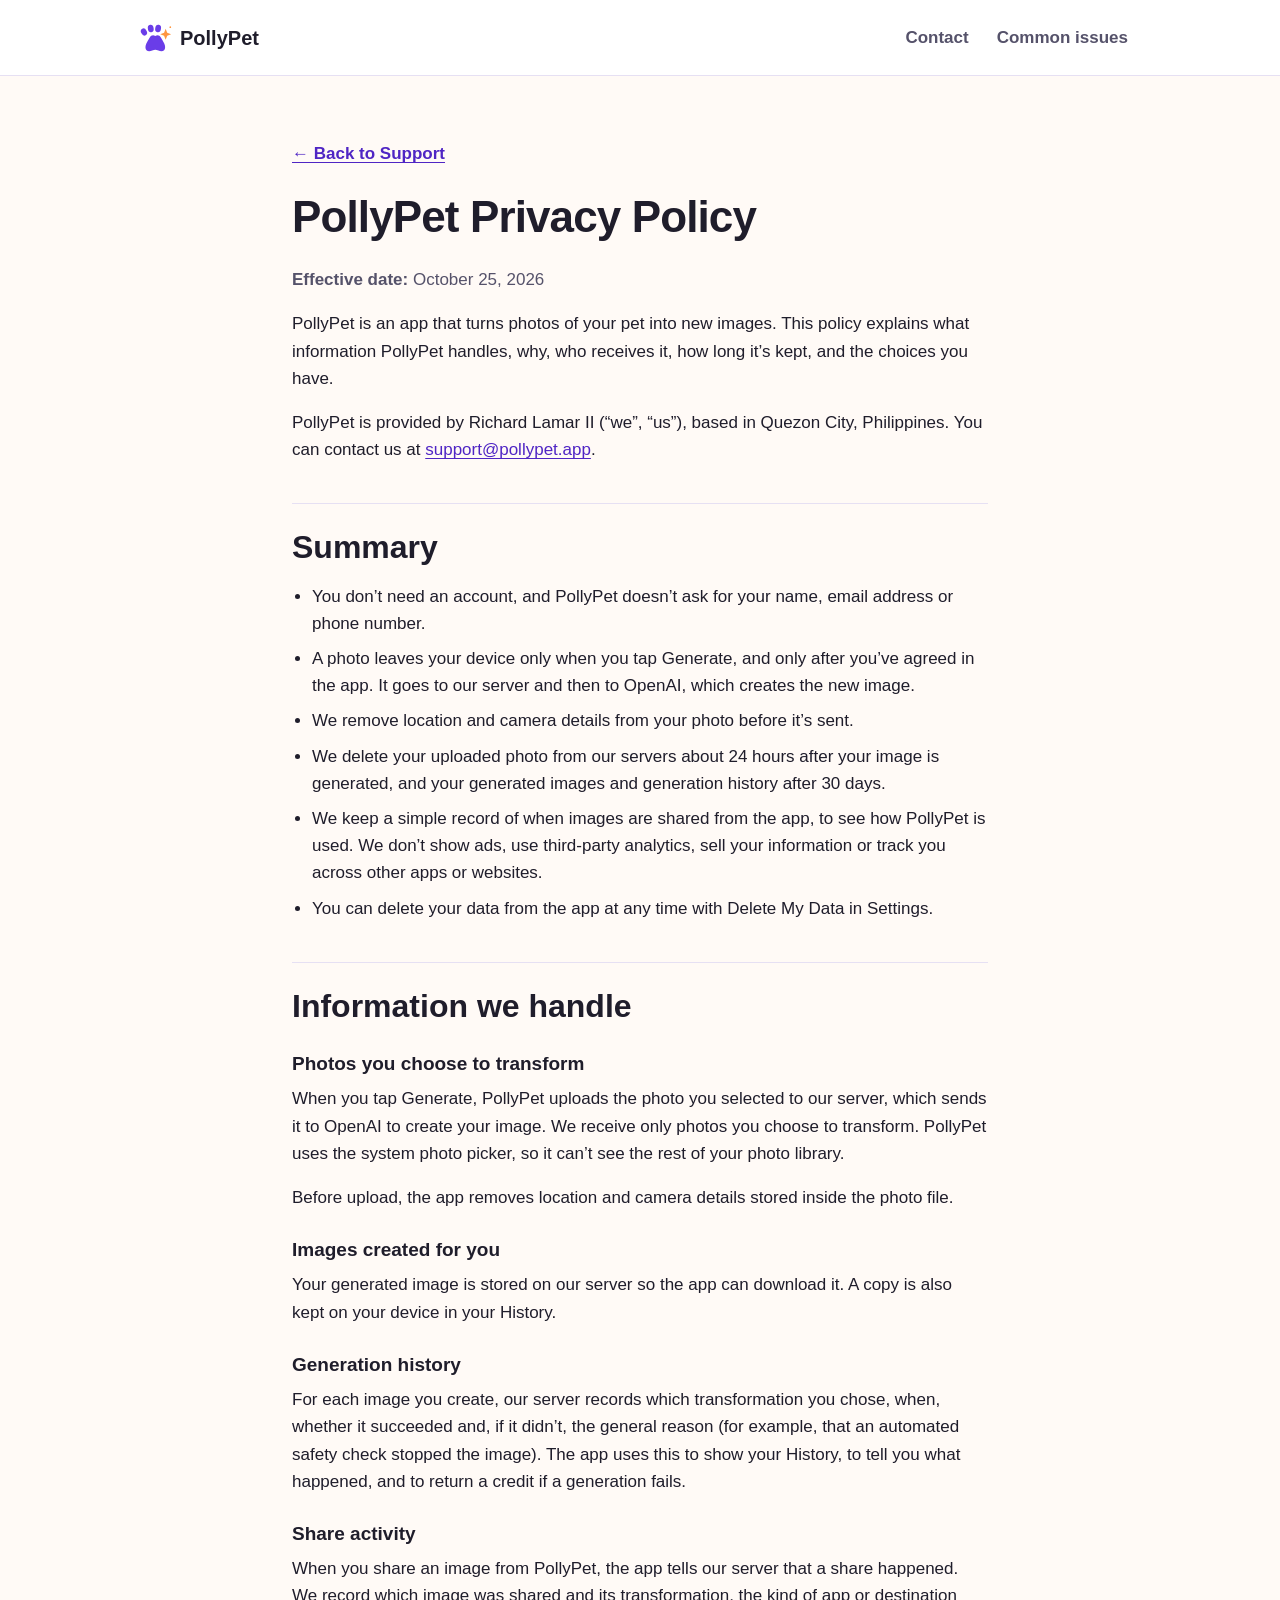
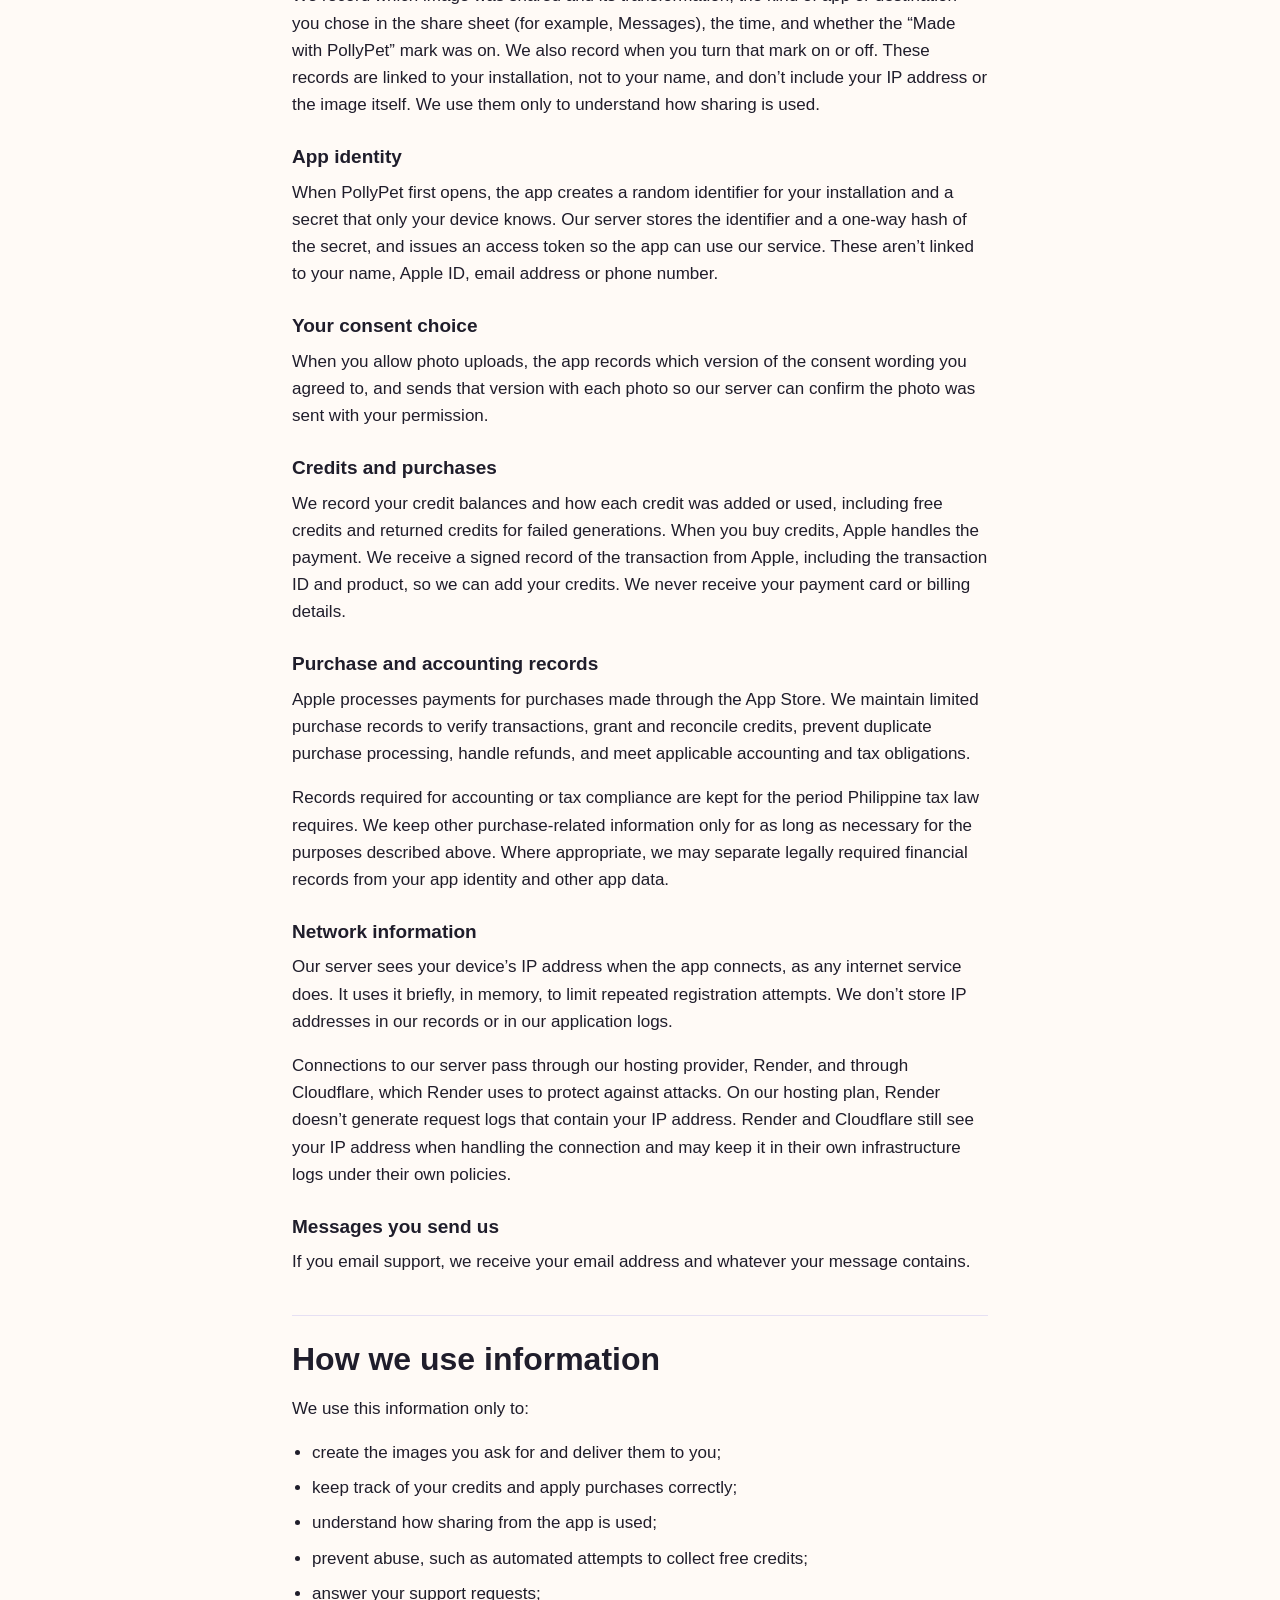
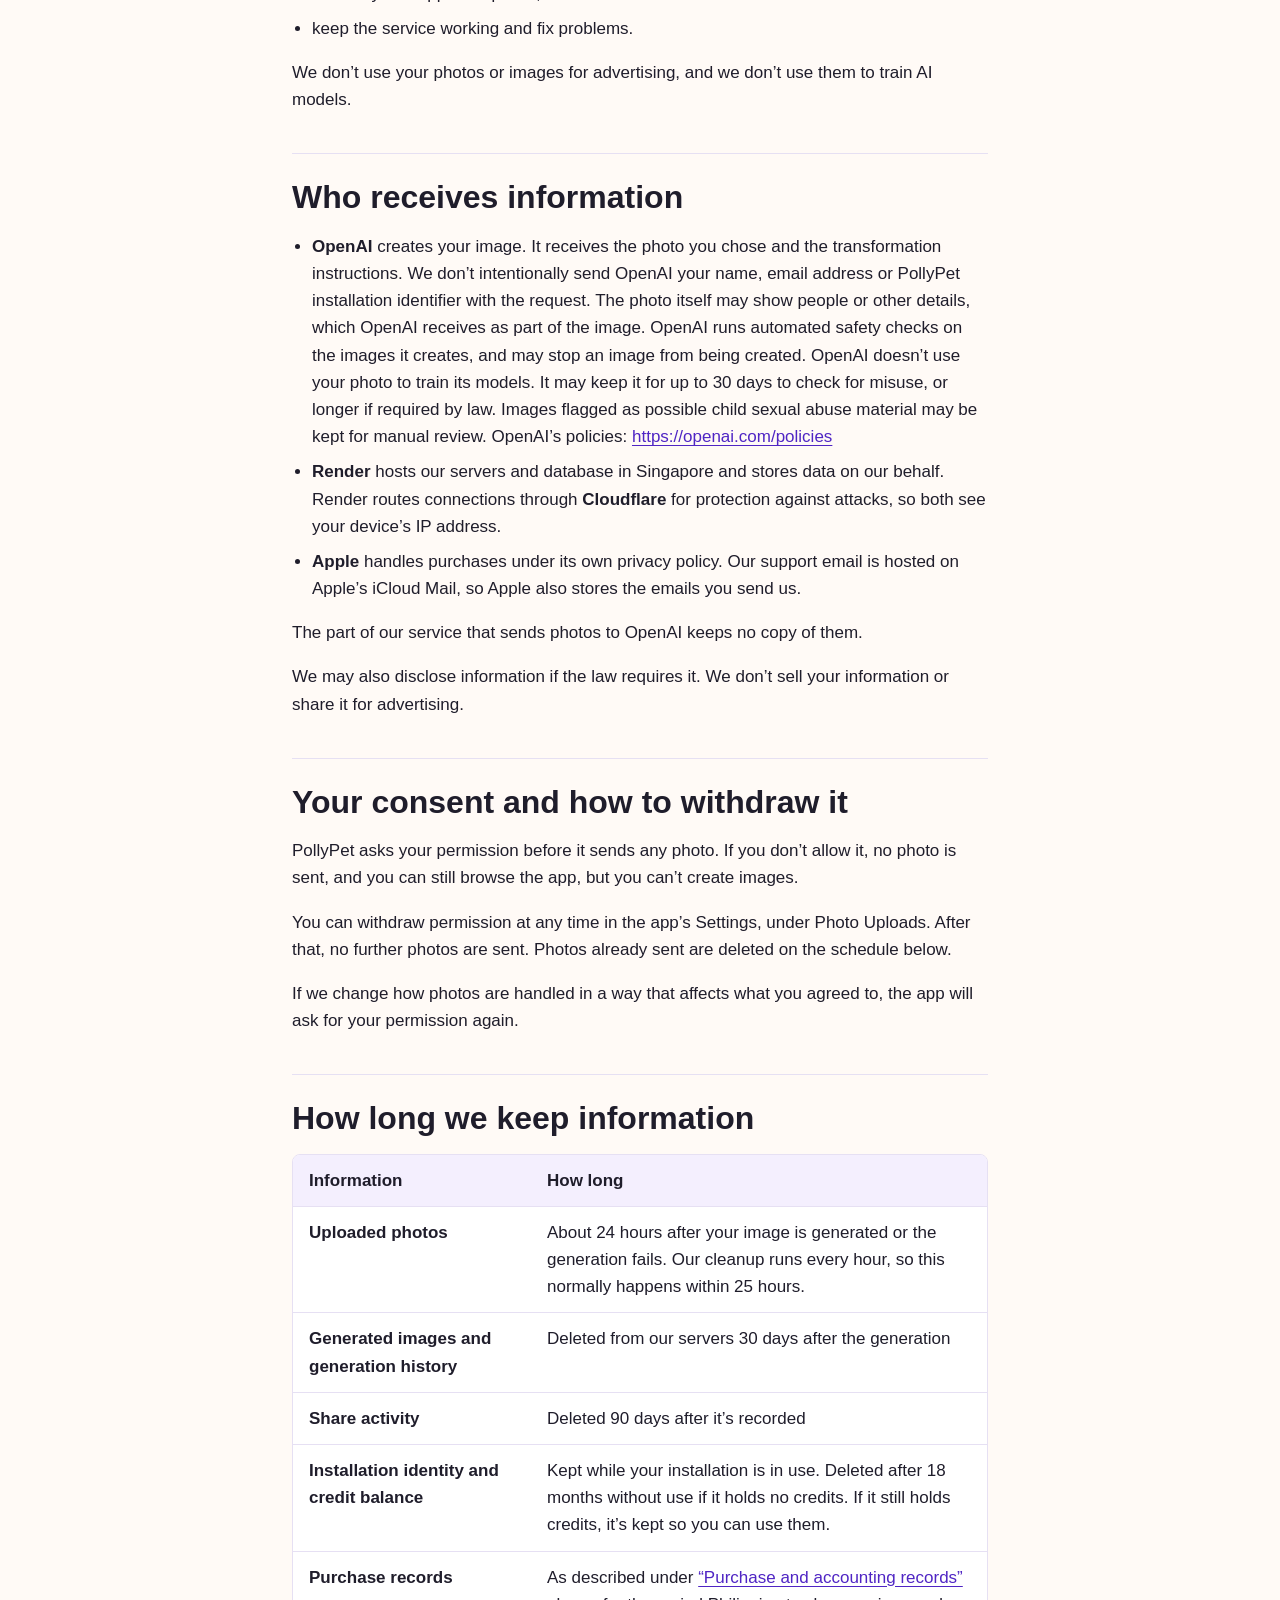
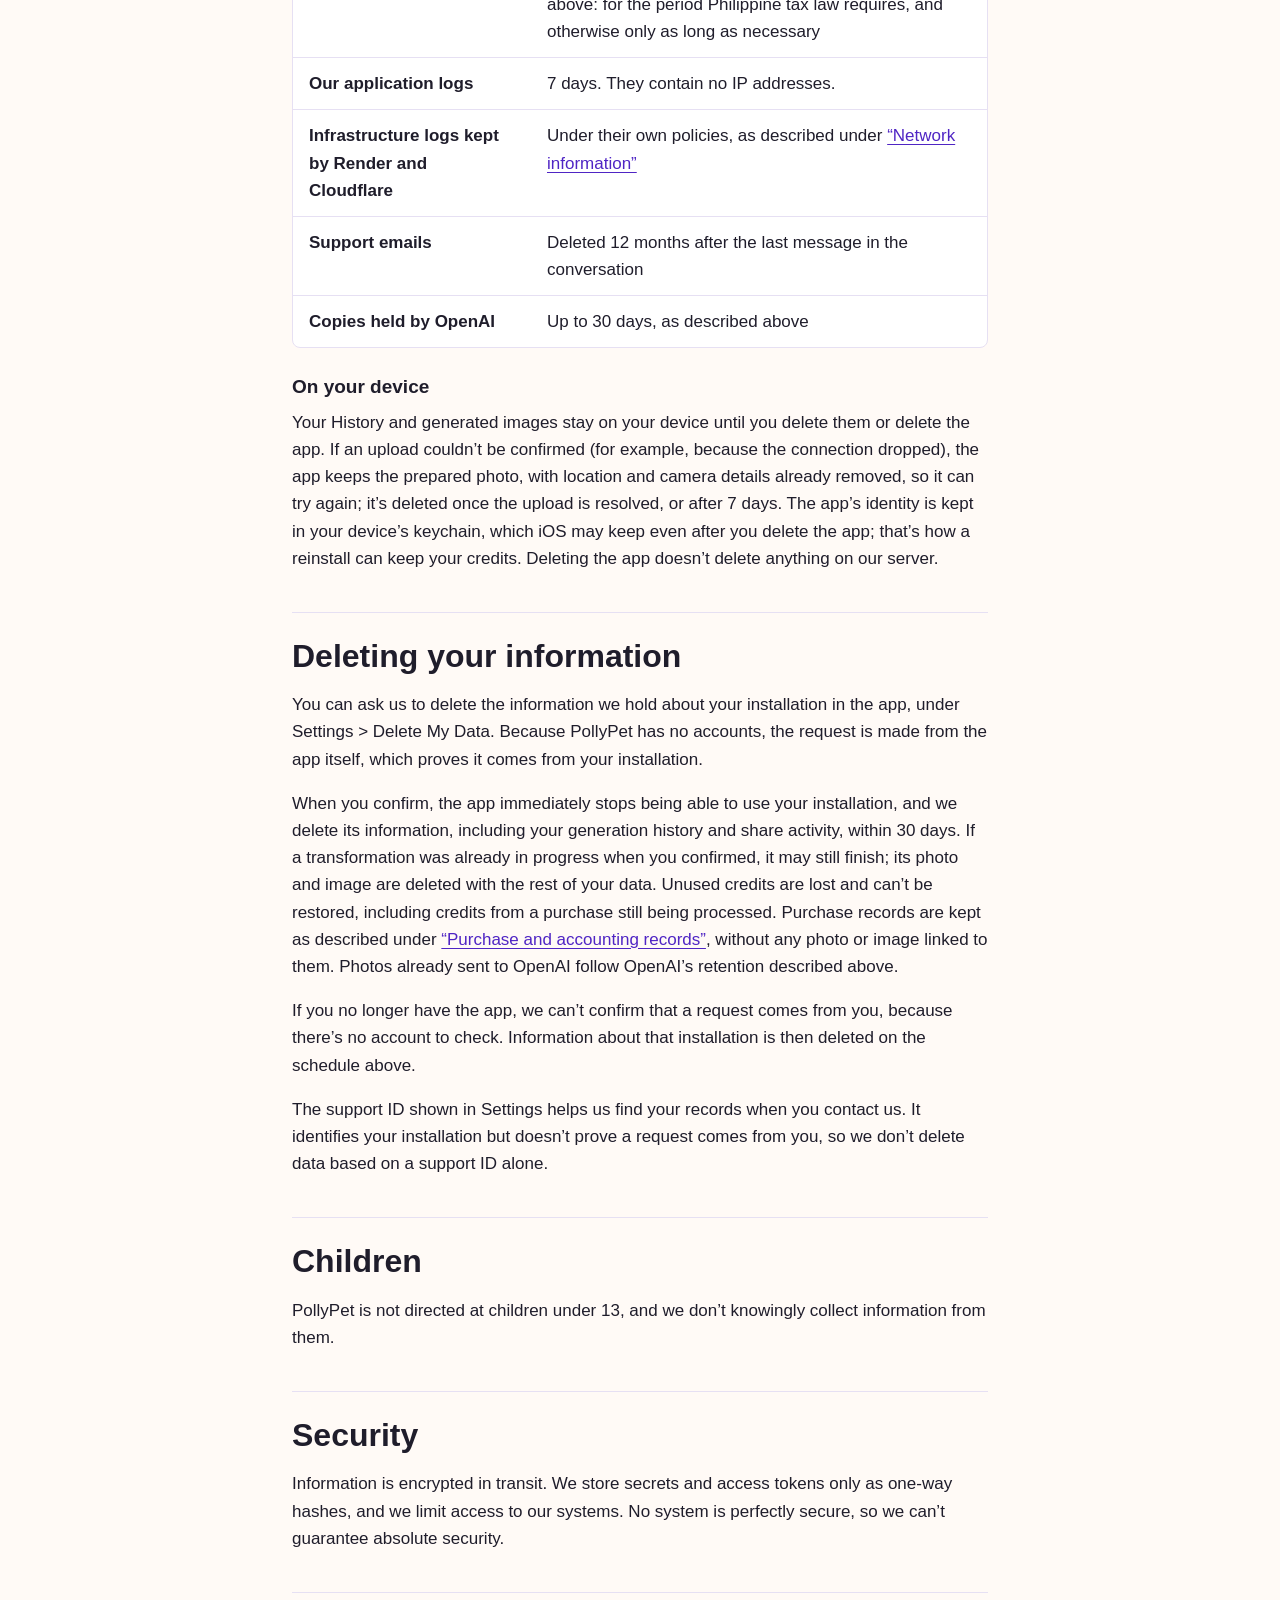
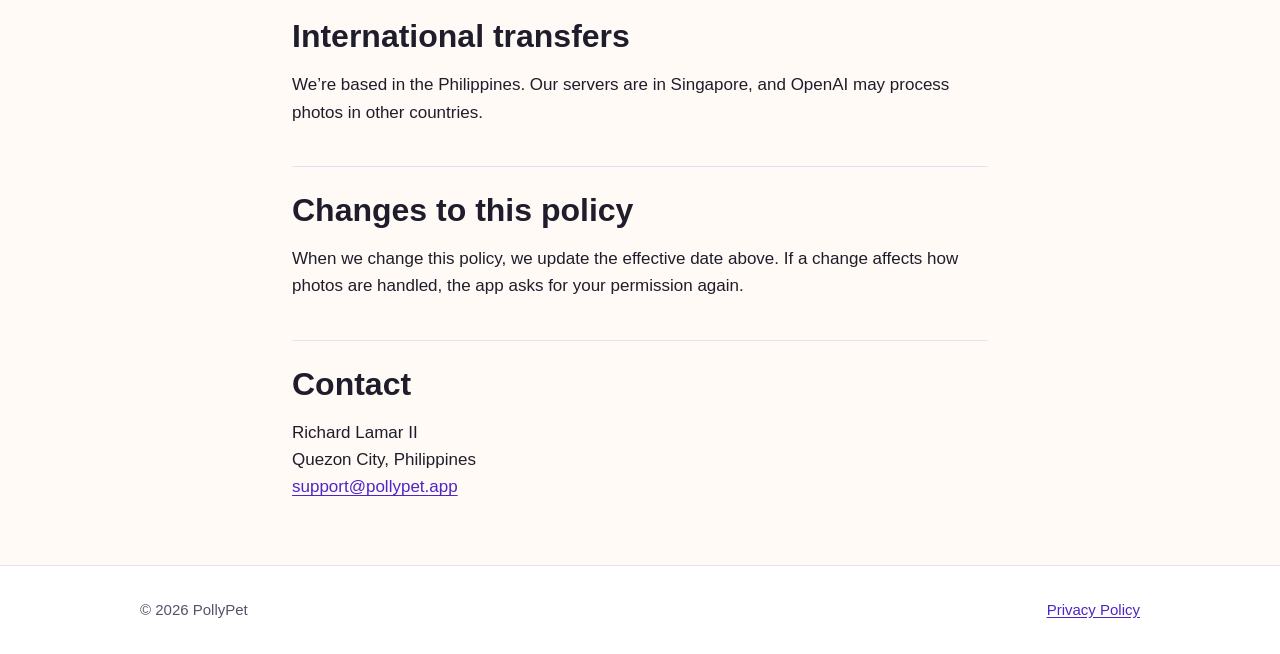
==== commit e1f168fc: "Use app icon paw as site logo and favicon Replace the paw emoji in the header with the paw mark from" ====
--- a/privacy.html
+++ b/privacy.html
@@ -7,6 +7,7 @@
   <meta name="description" content="How PollyPet handles your information: what is collected, why, who receives it, how long it is kept, and the choices you have.">
   <meta name="color-scheme" content="light">
   <meta name="theme-color" content="#7c4dff">
+  <link rel="icon" href="paw.svg" type="image/svg+xml">
   <link rel="stylesheet" href="styles.css">
 </head>
 <body>
@@ -15,7 +16,7 @@
   <header class="site-header">
     <div class="container header-inner">
       <a class="brand" href="index.html" aria-label="PollyPet Support home">
-        <span class="brand-mark" aria-hidden="true">🐾</span>
+        <img class="brand-mark" src="paw.svg" alt="" width="32" height="32">
         <span class="brand-name">PollyPet</span>
       </a>
       <nav aria-label="Primary">
--- a/styles.css
+++ b/styles.css
@@ -132,7 +132,9 @@
 }
 
 .brand-mark {
-  font-size: 1.5rem;
+  display: block;
+  width: 2rem;
+  height: 2rem;
 }
 
 .nav-list {
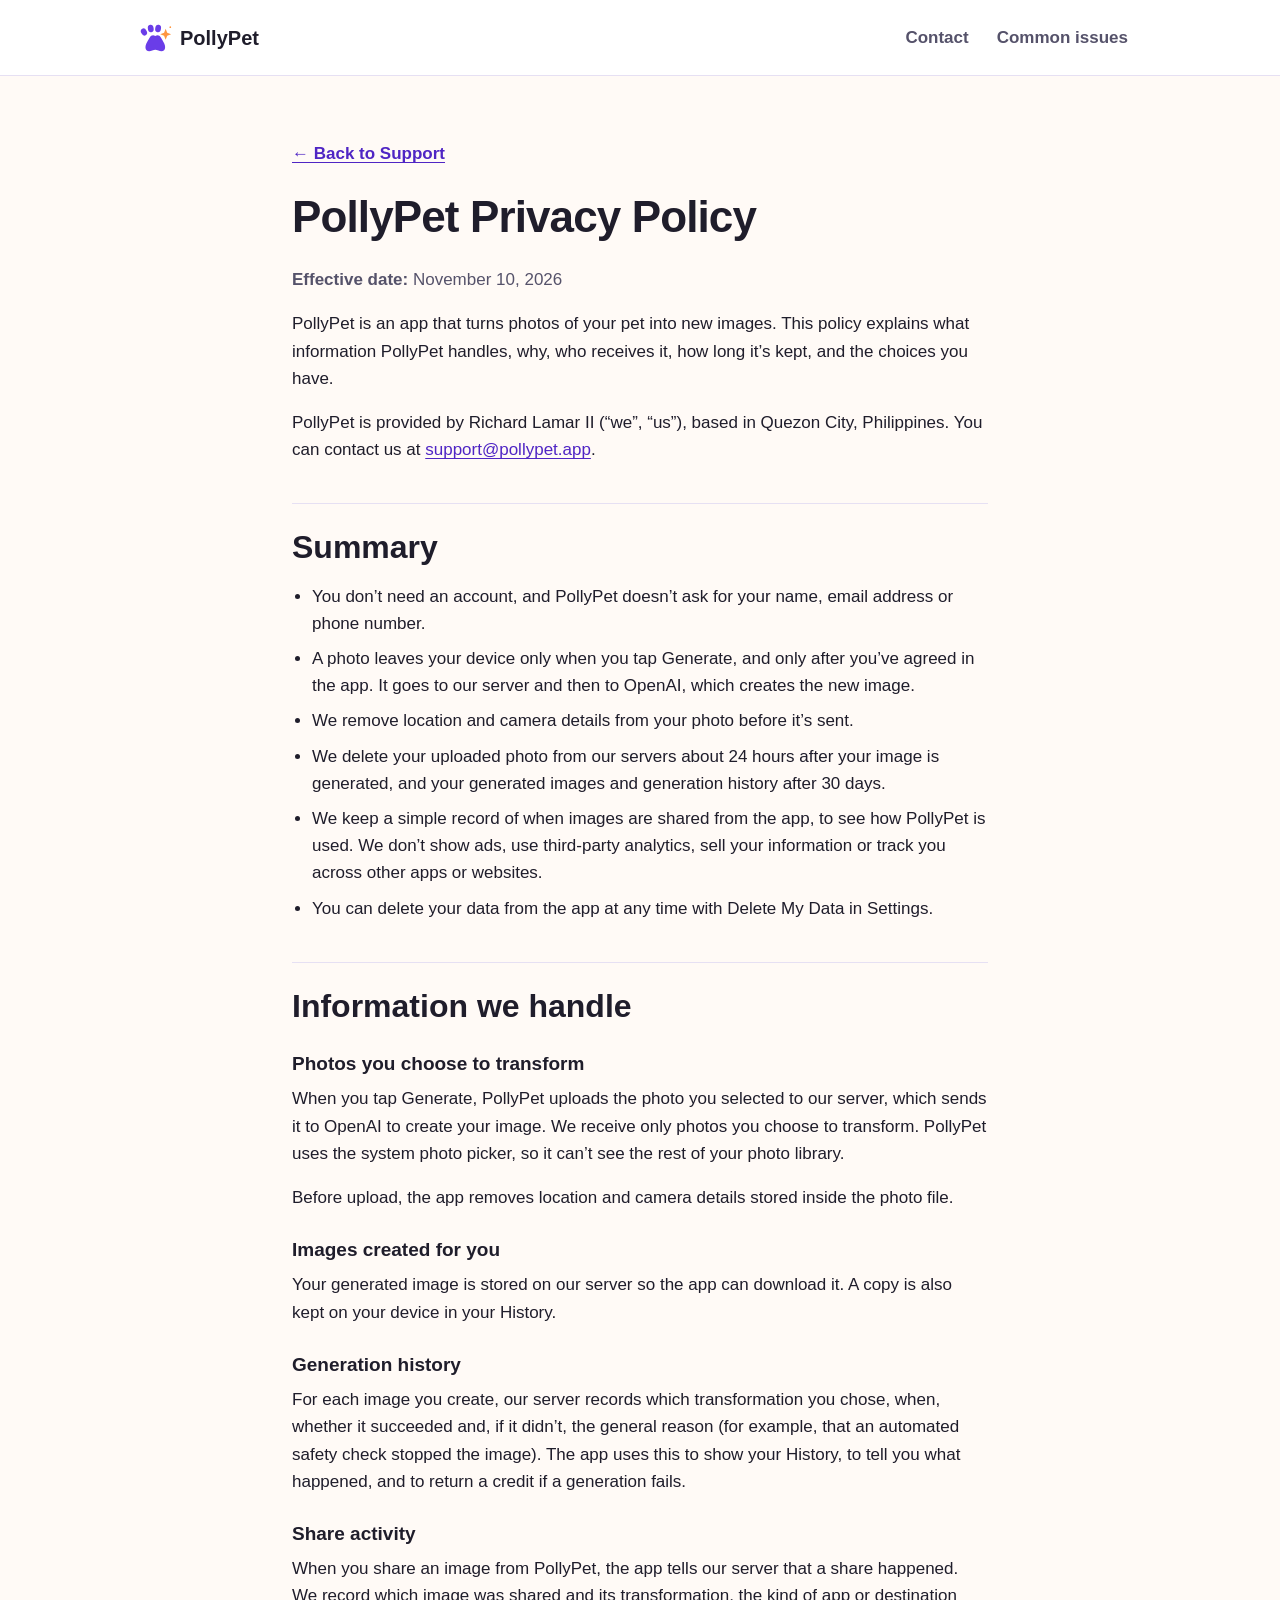
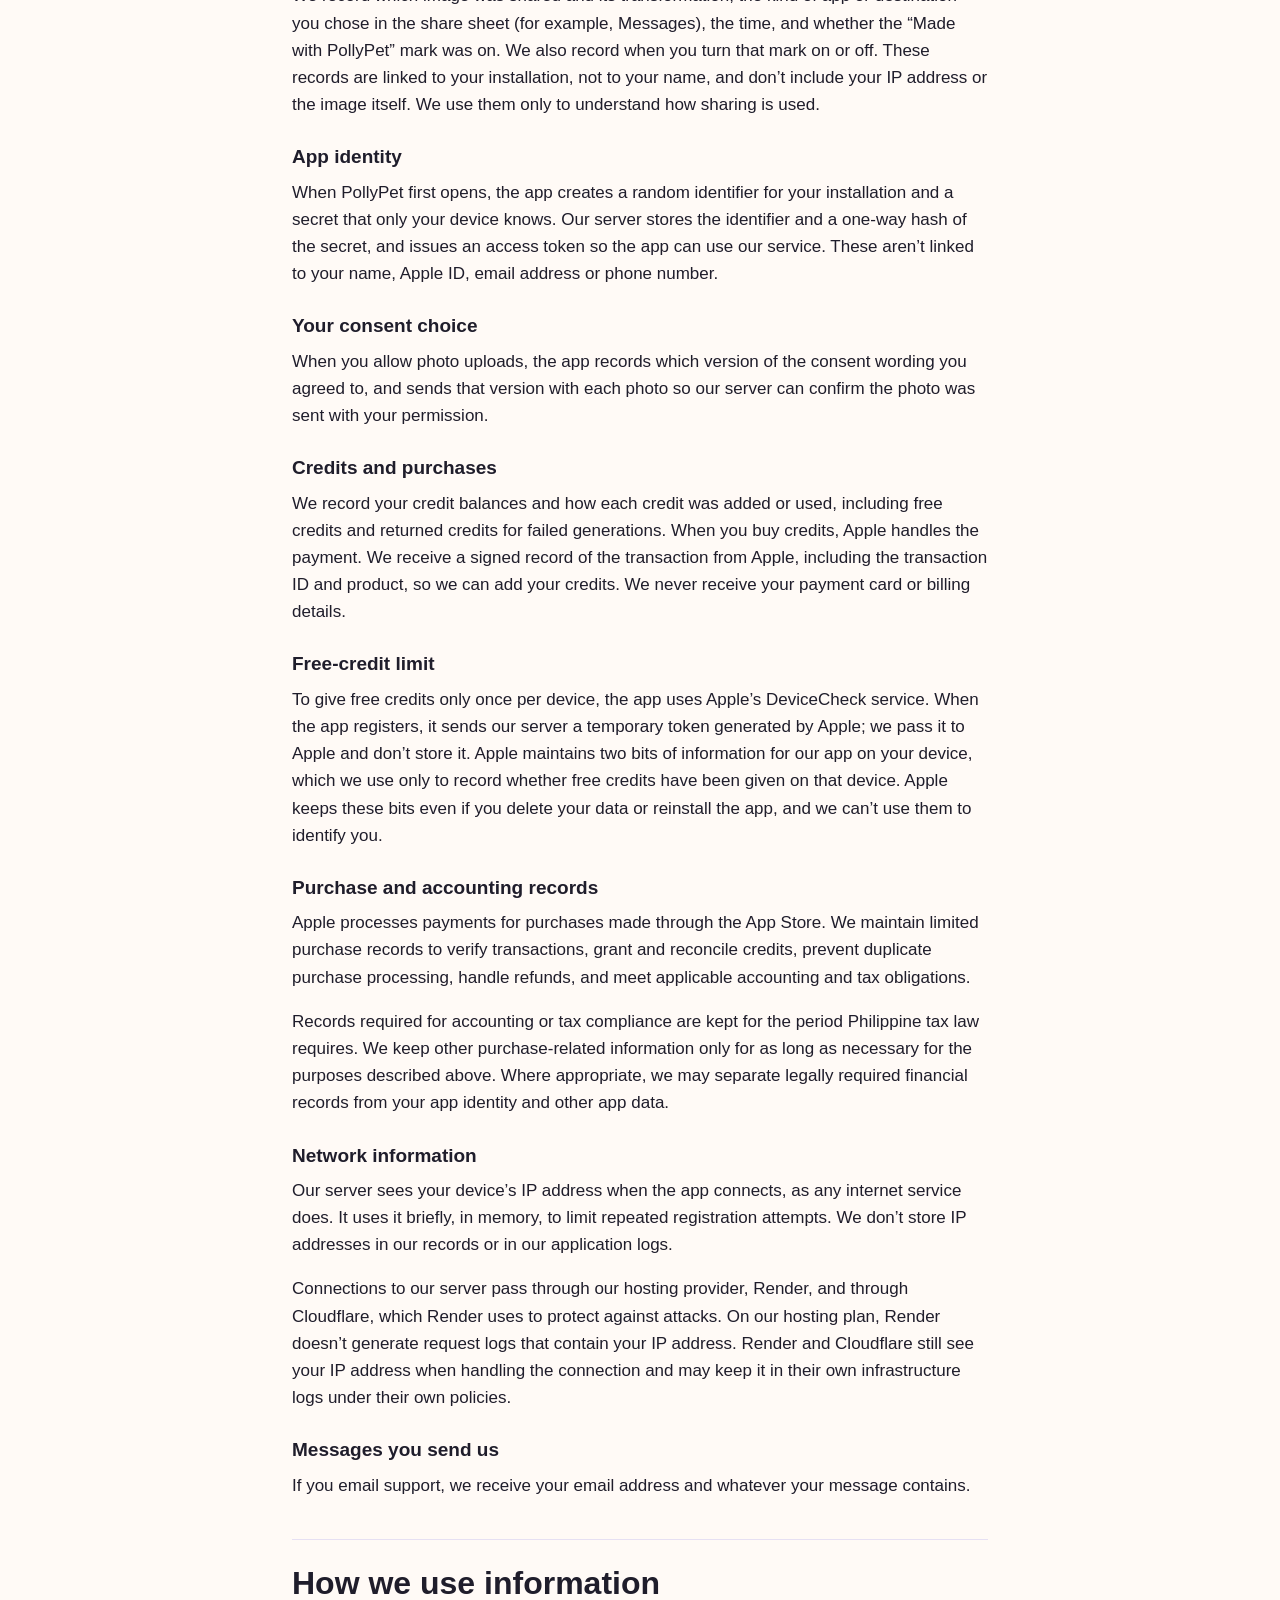
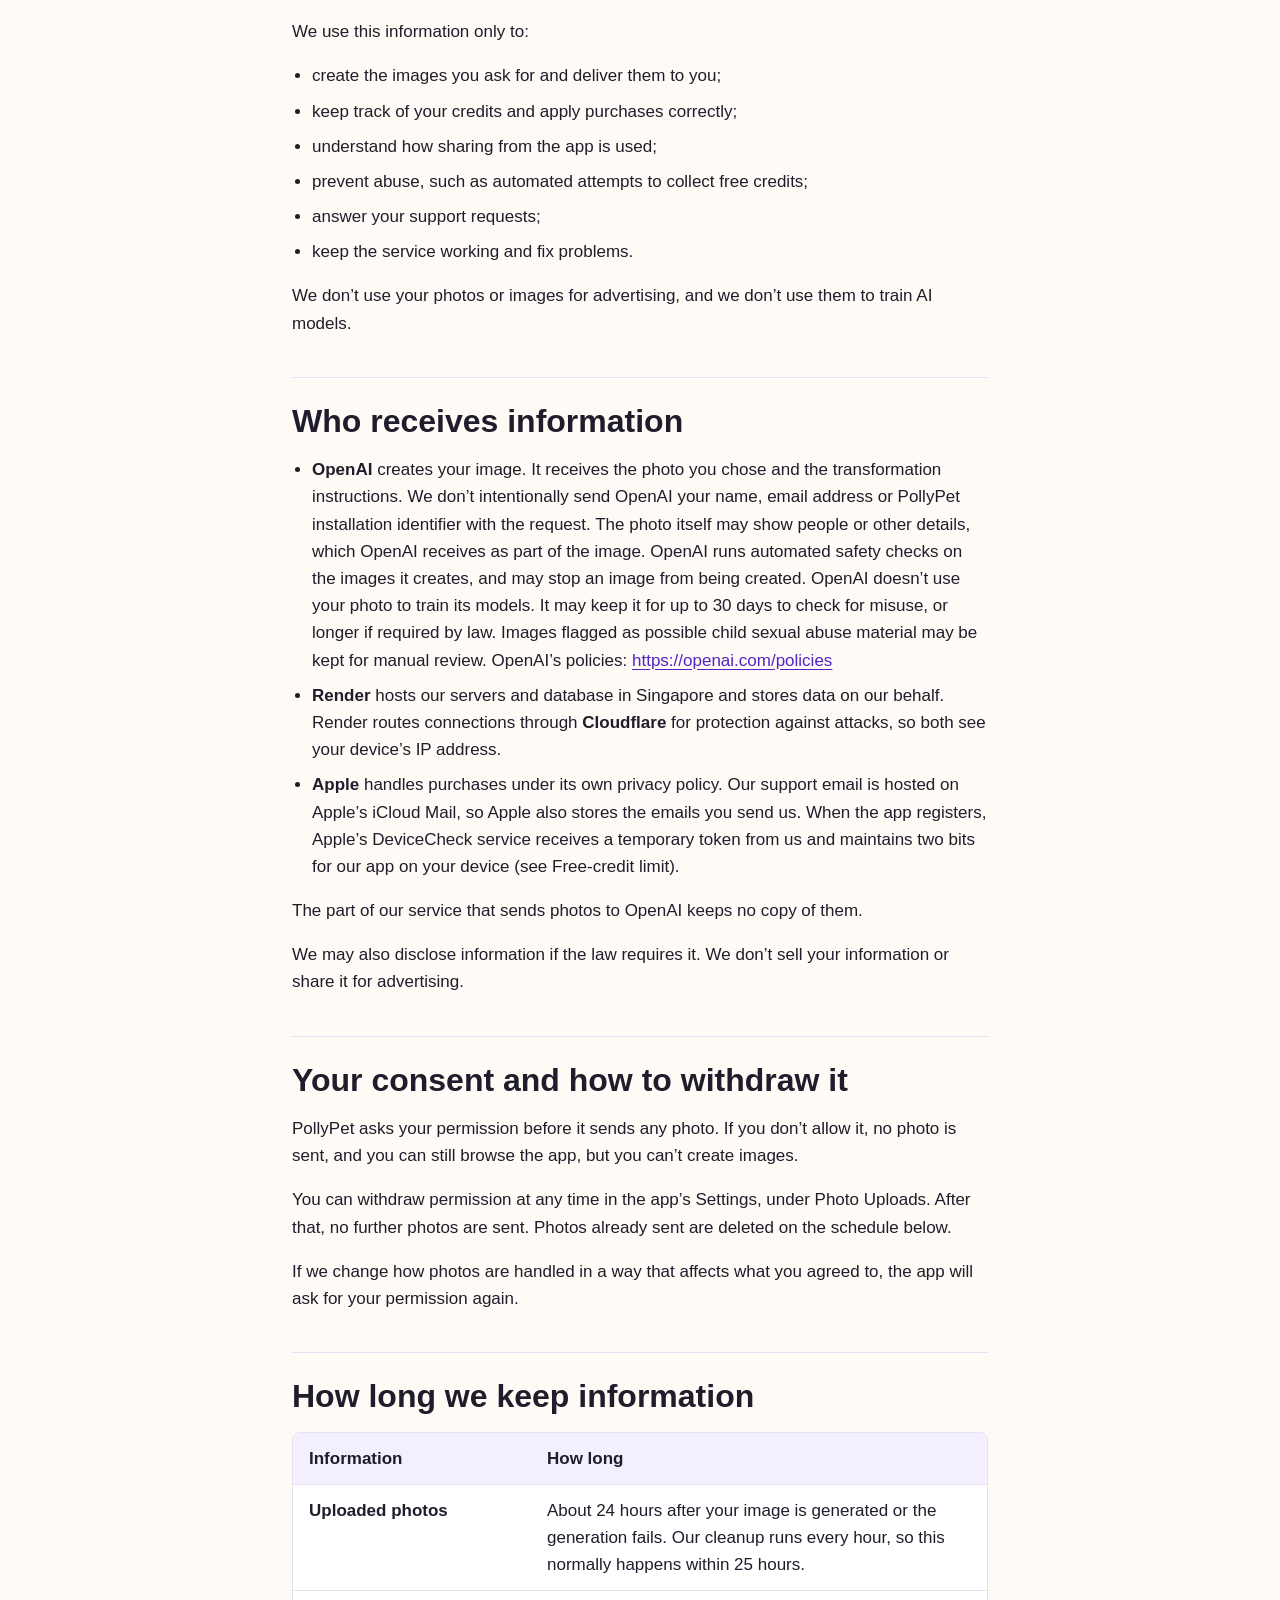
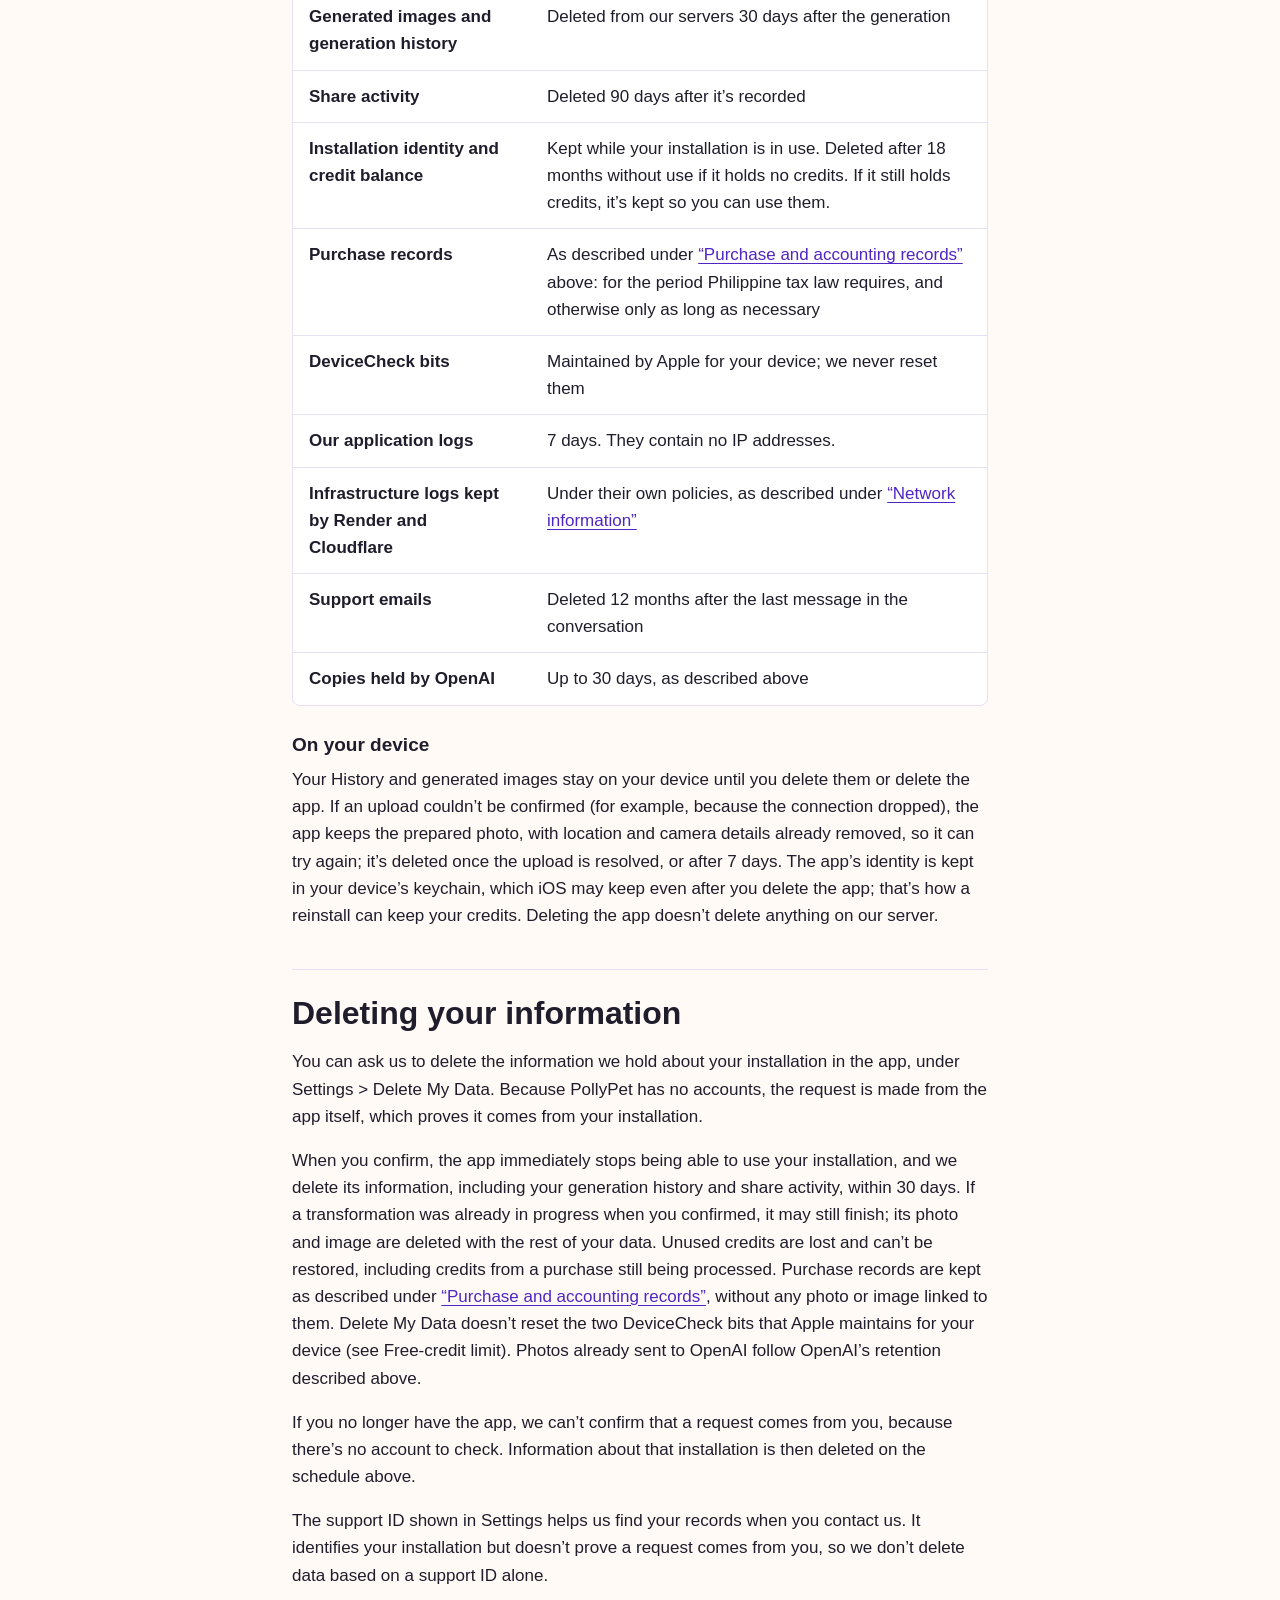
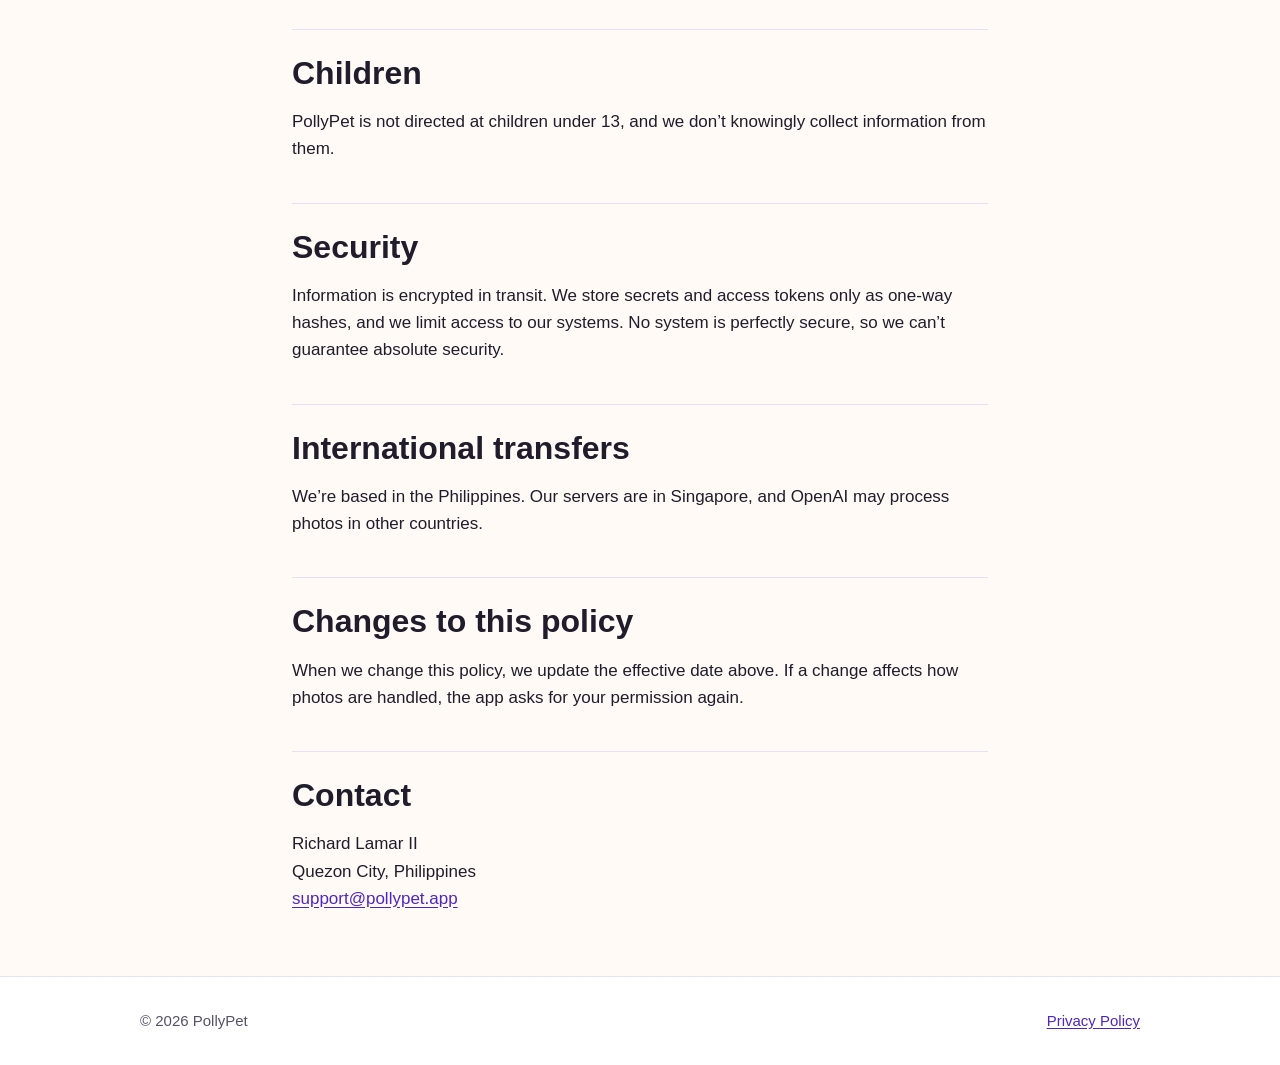
==== commit fb5f5792: "Update privacy policy for Apple DeviceCheck" ====
--- a/privacy.html
+++ b/privacy.html
@@ -8,6 +8,8 @@
   <meta name="color-scheme" content="light">
   <meta name="theme-color" content="#7c4dff">
   <link rel="icon" href="paw.svg" type="image/svg+xml">
+  <link rel="icon" href="favicon-96.png" type="image/png" sizes="96x96">
+  <link rel="icon" href="favicon.ico" sizes="32x32">
   <link rel="stylesheet" href="styles.css">
 </head>
 <body>
@@ -35,7 +37,7 @@
 
         <h1>PollyPet Privacy Policy</h1>
 
-        <p class="effective-date"><strong>Effective date:</strong> <time datetime="2026-10-25">October 25, 2026</time></p>
+        <p class="effective-date"><strong>Effective date:</strong> <time datetime="2026-11-10">November 10, 2026</time></p>
 
         <p>PollyPet is an app that turns photos of your pet into new images. This policy explains what information PollyPet handles, why, who receives it, how long it&rsquo;s kept, and the choices you have.</p>
 
@@ -74,6 +76,9 @@
 
         <h3>Credits and purchases</h3>
         <p>We record your credit balances and how each credit was added or used, including free credits and returned credits for failed generations. When you buy credits, Apple handles the payment. We receive a signed record of the transaction from Apple, including the transaction ID and product, so we can add your credits. We never receive your payment card or billing details.</p>
+
+        <h3>Free-credit limit</h3>
+        <p>To give free credits only once per device, the app uses Apple&rsquo;s DeviceCheck service. When the app registers, it sends our server a temporary token generated by Apple; we pass it to Apple and don&rsquo;t store it. Apple maintains two bits of information for our app on your device, which we use only to record whether free credits have been given on that device. Apple keeps these bits even if you delete your data or reinstall the app, and we can&rsquo;t use them to identify you.</p>
 
         <h3 id="purchase-records">Purchase and accounting records</h3>
         <p>Apple processes payments for purchases made through the App Store. We maintain limited purchase records to verify transactions, grant and reconcile credits, prevent duplicate purchase processing, handle refunds, and meet applicable accounting and tax obligations.</p>
@@ -102,7 +107,7 @@
         <ul>
           <li><strong>OpenAI</strong> creates your image. It receives the photo you chose and the transformation instructions. We don&rsquo;t intentionally send OpenAI your name, email address or PollyPet installation identifier with the request. The photo itself may show people or other details, which OpenAI receives as part of the image. OpenAI runs automated safety checks on the images it creates, and may stop an image from being created. OpenAI doesn&rsquo;t use your photo to train its models. It may keep it for up to 30 days to check for misuse, or longer if required by law. Images flagged as possible child sexual abuse material may be kept for manual review. OpenAI&rsquo;s policies: <a href="https://openai.com/policies" rel="noopener">https://openai.com/policies</a></li>
           <li><strong>Render</strong> hosts our servers and database in Singapore and stores data on our behalf. Render routes connections through <strong>Cloudflare</strong> for protection against attacks, so both see your device&rsquo;s IP address.</li>
-          <li><strong>Apple</strong> handles purchases under its own privacy policy. Our support email is hosted on Apple&rsquo;s iCloud Mail, so Apple also stores the emails you send us.</li>
+          <li><strong>Apple</strong> handles purchases under its own privacy policy. Our support email is hosted on Apple&rsquo;s iCloud Mail, so Apple also stores the emails you send us. When the app registers, Apple&rsquo;s DeviceCheck service receives a temporary token from us and maintains two bits for our app on your device (see Free-credit limit).</li>
         </ul>
         <p>The part of our service that sends photos to OpenAI keeps no copy of them.</p>
         <p>We may also disclose information if the law requires it. We don&rsquo;t sell your information or share it for advertising.</p>
@@ -143,6 +148,10 @@
                 <td>As described under <a href="#purchase-records">&ldquo;Purchase and accounting records&rdquo;</a> above: for the period Philippine tax law requires, and otherwise only as long as necessary</td>
               </tr>
               <tr>
+                <th scope="row">DeviceCheck bits</th>
+                <td>Maintained by Apple for your device; we never reset them</td>
+              </tr>
+              <tr>
                 <th scope="row">Our application logs</th>
                 <td>7 days. They contain no IP addresses.</td>
               </tr>
@@ -167,7 +176,7 @@
 
         <h2>Deleting your information</h2>
         <p>You can ask us to delete the information we hold about your installation in the app, under Settings &gt; Delete My Data. Because PollyPet has no accounts, the request is made from the app itself, which proves it comes from your installation.</p>
-        <p>When you confirm, the app immediately stops being able to use your installation, and we delete its information, including your generation history and share activity, within 30 days. If a transformation was already in progress when you confirmed, it may still finish; its photo and image are deleted with the rest of your data. Unused credits are lost and can&rsquo;t be restored, including credits from a purchase still being processed. Purchase records are kept as described under <a href="#purchase-records">&ldquo;Purchase and accounting records&rdquo;</a>, without any photo or image linked to them. Photos already sent to OpenAI follow OpenAI&rsquo;s retention described above.</p>
+        <p>When you confirm, the app immediately stops being able to use your installation, and we delete its information, including your generation history and share activity, within 30 days. If a transformation was already in progress when you confirmed, it may still finish; its photo and image are deleted with the rest of your data. Unused credits are lost and can&rsquo;t be restored, including credits from a purchase still being processed. Purchase records are kept as described under <a href="#purchase-records">&ldquo;Purchase and accounting records&rdquo;</a>, without any photo or image linked to them. Delete My Data doesn&rsquo;t reset the two DeviceCheck bits that Apple maintains for your device (see Free-credit limit). Photos already sent to OpenAI follow OpenAI&rsquo;s retention described above.</p>
         <p>If you no longer have the app, we can&rsquo;t confirm that a request comes from you, because there&rsquo;s no account to check. Information about that installation is then deleted on the schedule above.</p>
         <p>The support ID shown in Settings helps us find your records when you contact us. It identifies your installation but doesn&rsquo;t prove a request comes from you, so we don&rsquo;t delete data based on a support ID alone.</p>
 
